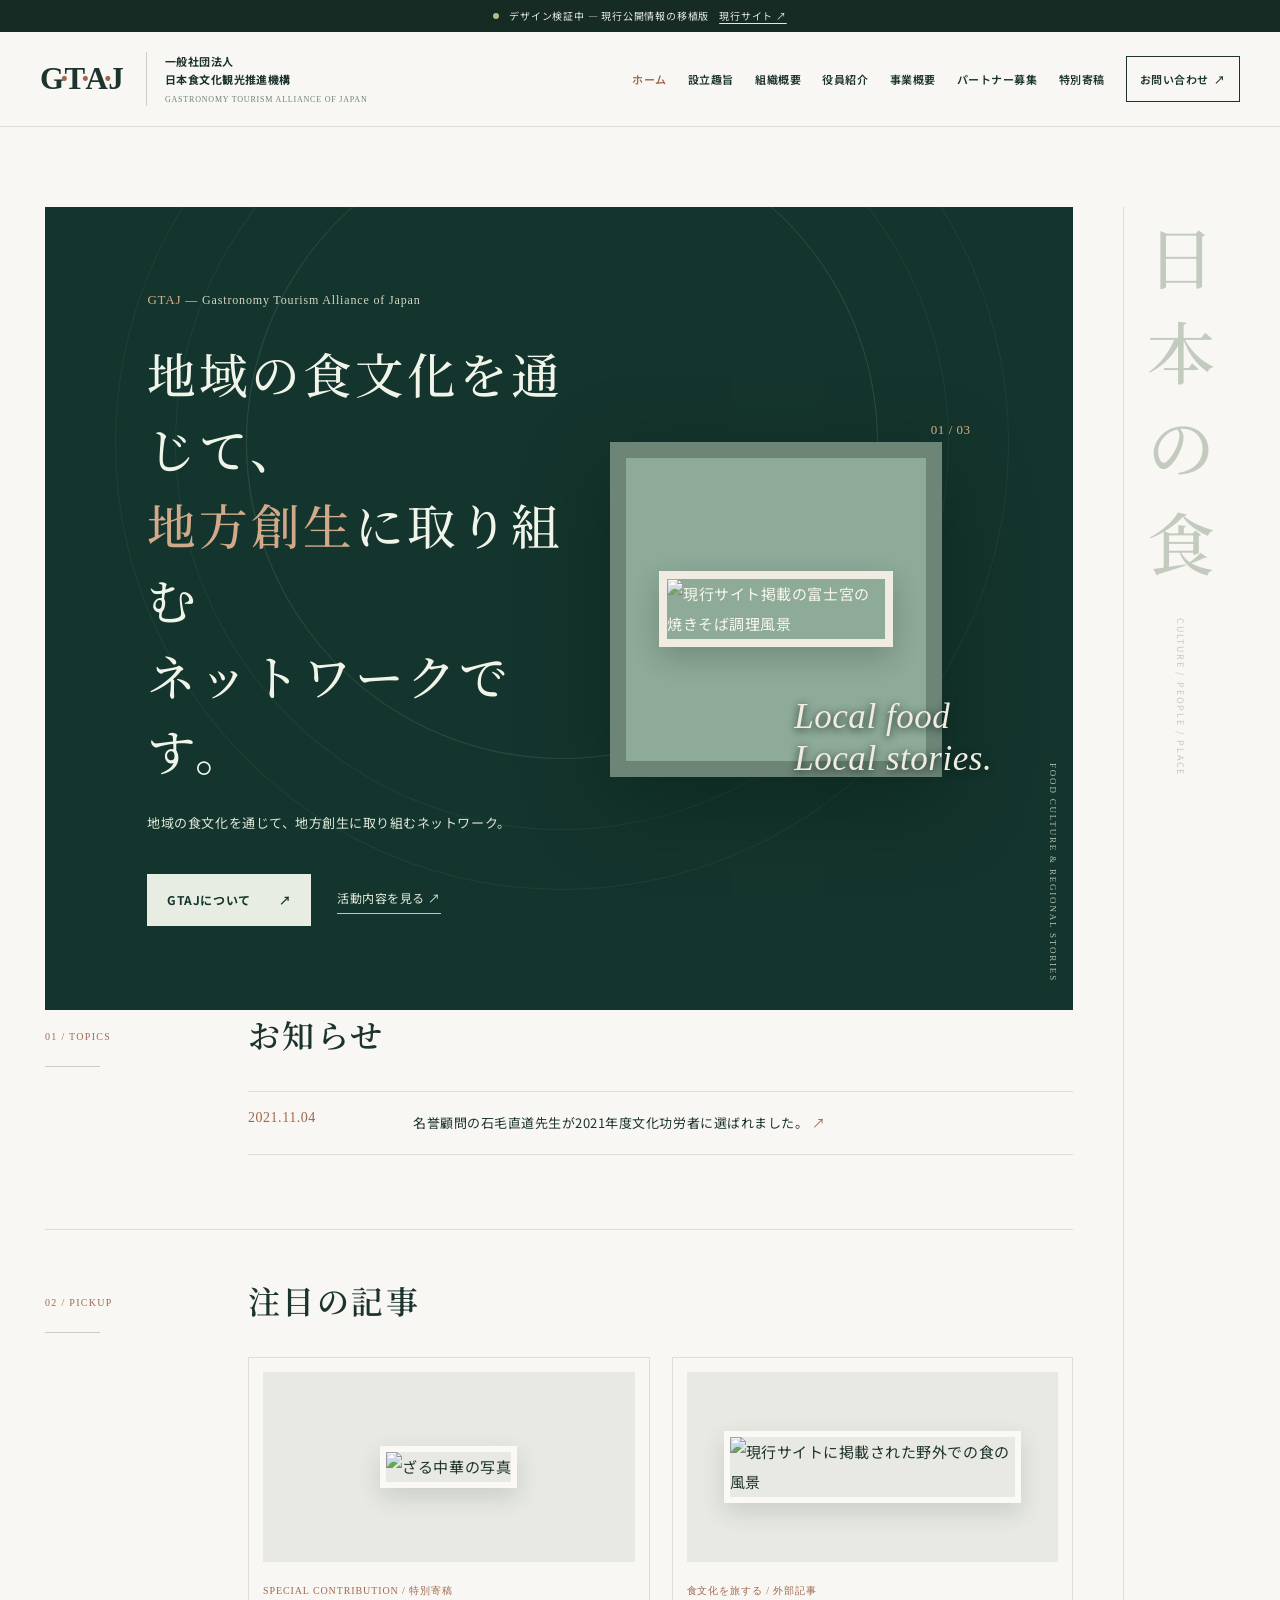
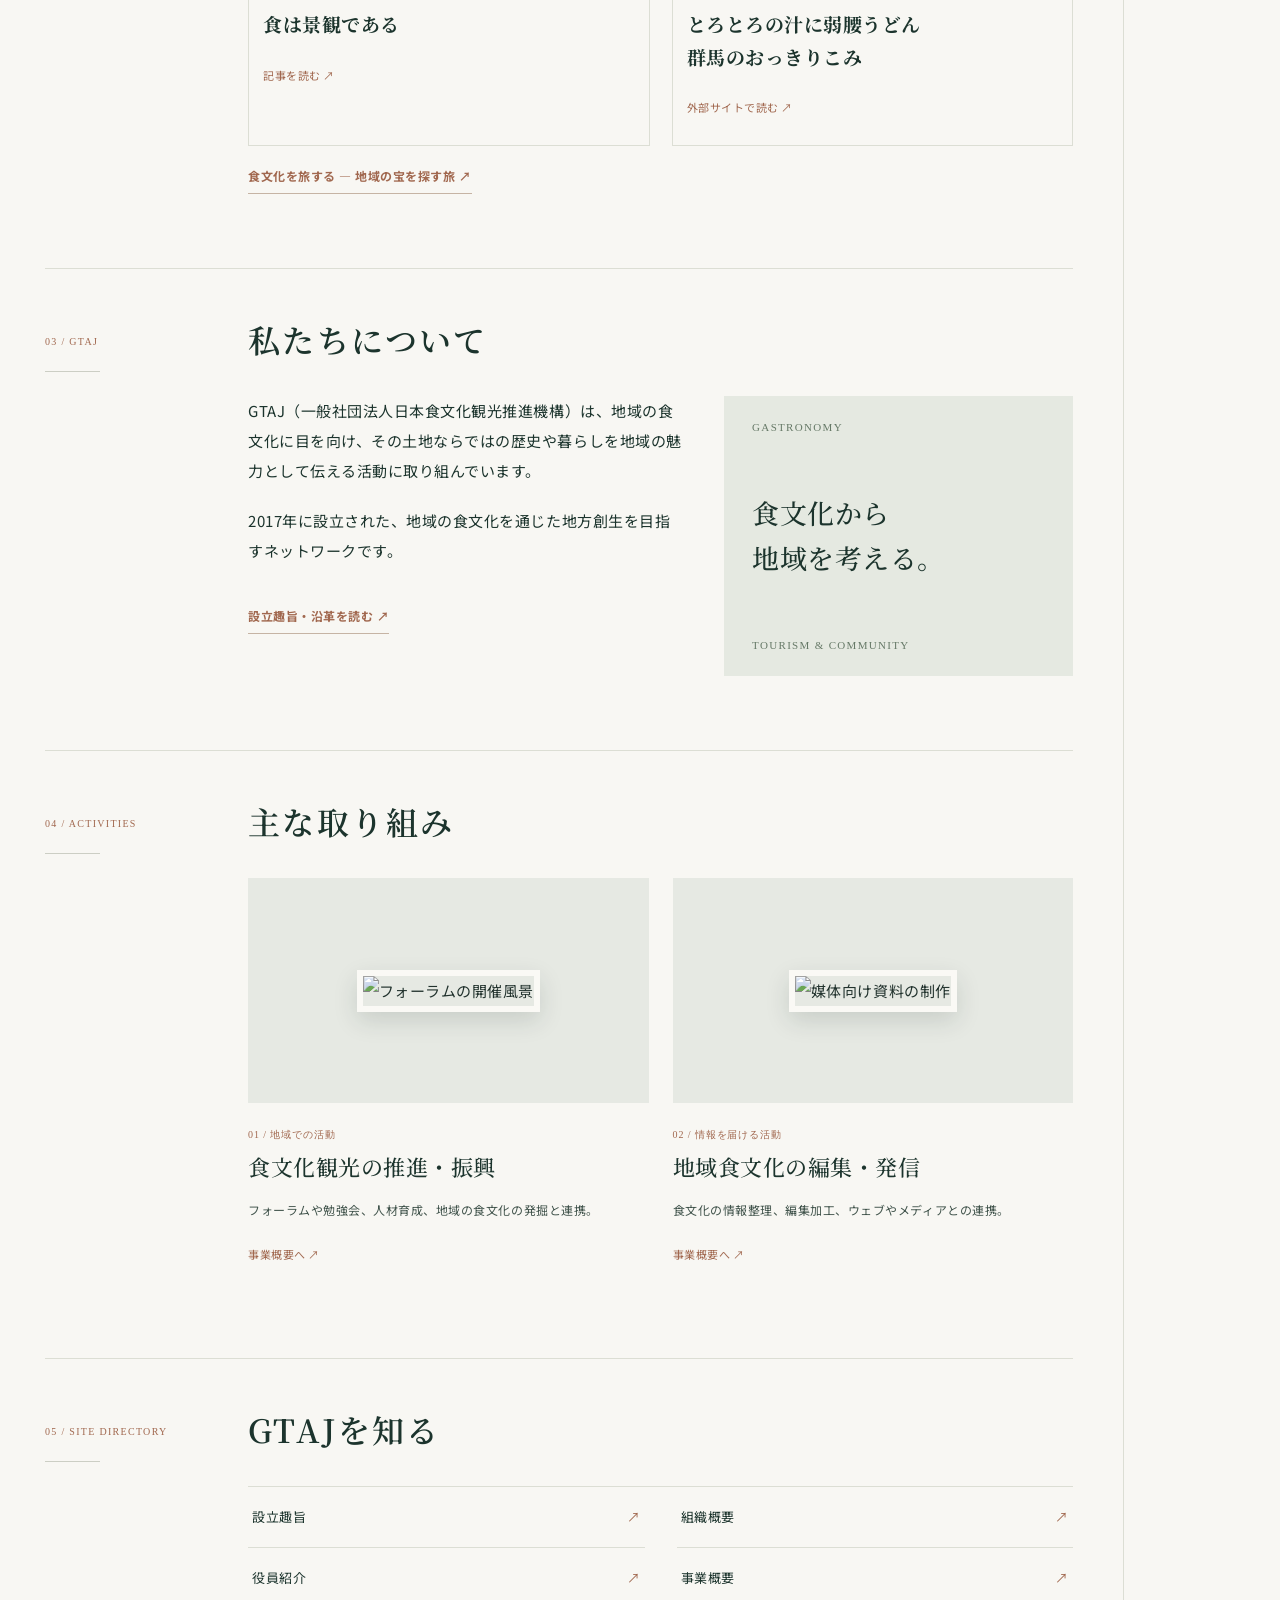
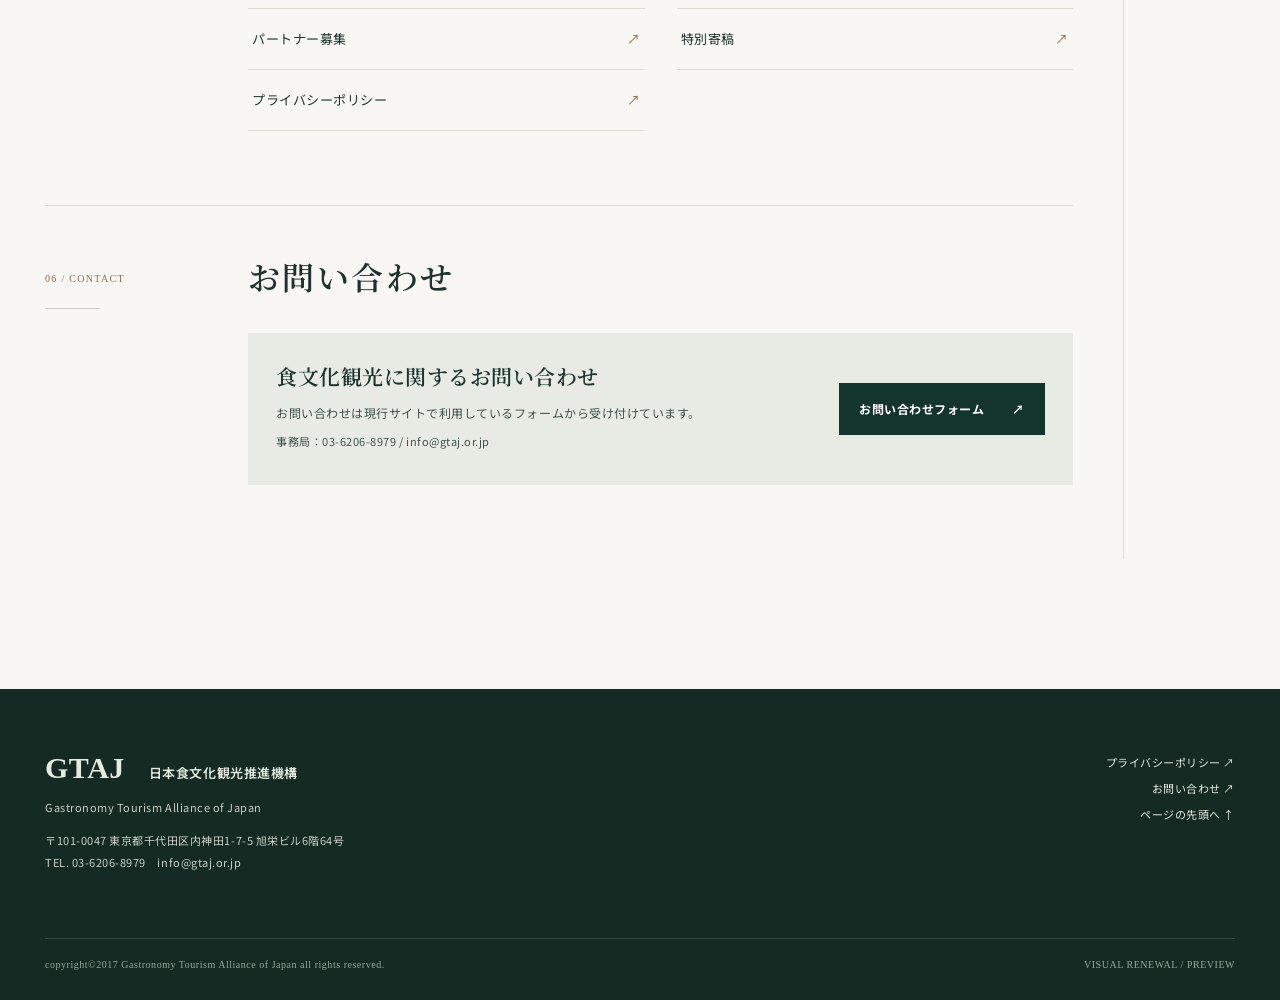
==== index.html @ a8a80cbc "Add complete visual renewal preview of GTAJ website (8 pages)" ====
<!doctype html>
<html lang="ja"><head><meta charset="utf-8"><meta name="viewport" content="width=device-width,initial-scale=1"><meta name="robots" content="noindex,nofollow,noarchive"><meta name="theme-color" content="#f8f7f3"><meta name="description" content="一般社団法人日本食文化観光推進機構 GTAJ。現行公開情報を引き継いだデザイン検証サイト。"><title>地域の食文化を通じて、地方創生へ。 | GTAJ — リニューアルプレビュー</title><link rel="stylesheet" href="style.css"></head>
<body id="top">
<div class="preview"><span class="preview-dot"></span> デザイン検証中 — 現行公開情報の移植版 <a href="https://gtaj.or.jp/index.html" target="_blank" rel="noopener noreferrer">現行サイト ↗</a></div>
<header class="site-header"><div class="header-shell"><a href="index.html" class="identity" aria-label="GTAJトップページ"><span class="identity-mark">G<span>·</span>T<span>·</span>A<span>·</span>J</span><span class="identity-text">一般社団法人<br>日本食文化観光推進機構<small>GASTRONOMY TOURISM ALLIANCE OF JAPAN</small></span></a><button class="menu-toggle" type="button" aria-expanded="false" aria-controls="main-nav"><span></span><span></span><span class="sr-only">メニューを開く</span></button><nav id="main-nav" class="nav"><a href="index.html" class="active" aria-current="page">ホーム</a><a href="concept.html">設立趣旨</a><a href="company.html">組織概要</a><a href="recruit.html">役員紹介</a><a href="service.html">事業概要</a><a href="newpage2.html">パートナー募集</a><a href="newpage1.html">特別寄稿</a><a class="nav-contact" href="https://docs.google.com/forms/d/e/1FAIpQLSfWqBHjZ6a6FR_ZOVve25w_uccH8eIHk7A2lXmvJxSGI389pg/viewform" target="_blank" rel="noopener noreferrer">お問い合わせ <span>↗</span></a></nav></div></header>
<main><div class="body-shell home-shell"><div class="main-col "><div class="homepage-hero"><div class="home-text"><div class="mini-label"><span>GTAJ</span> — Gastronomy Tourism Alliance of Japan</div><h1>地域の食文化を通じて、<br><em>地方創生</em>に取り組む<br>ネットワークです。</h1><p>地域の食文化を通じて、地方創生に取り組むネットワーク。</p><div class="hero-links"><a href="concept.html" class="primary-link">GTAJについて <span>↗</span></a><a href="service.html" class="under-link">活動内容を見る ↗</a></div></div><div class="hero-visual"><div class="hero-visual-frame"><img src="https://gtaj.or.jp/hujinomiyayakisoba.jpg" alt="現行サイト掲載の富士宮の焼きそば調理風景" class="hero-img"></div><div class="hero-visual-label">Local food<br>Local stories.</div><div class="hero-number">01 / 03</div></div><div class="hero-side-caption">FOOD CULTURE &amp; REGIONAL STORIES</div></div><div class="home-content"><section class="content-section "><div class="section-marker"><span>01 / TOPICS</span><i></i></div><div class="section-main"><h2>お知らせ</h2><div class="news-line"><time datetime="2021-11-04">2021.11.04</time><a href="https://www.mext.go.jp/b_menu/houdou/2021/attach/1422025_00002.htm" target="_blank" rel="noopener noreferrer">名誉顧問の石毛直道先生が2021年度文化功労者に選ばれました。 <span>↗</span></a></div></div></section><section class="content-section "><div class="section-marker"><span>02 / PICKUP</span><i></i></div><div class="section-main"><h2>注目の記事</h2><div class="pickup-grid"><a class="pickup-card" href="newpage1.html"><figure class="photo "><img src="https://gtaj.or.jp/zaruchuka2.jpg" alt="ざる中華の写真" loading="lazy" referrerpolicy="no-referrer"></figure><span class="card-num">SPECIAL CONTRIBUTION / 特別寄稿</span><h3>食は景観である</h3><span class="card-go">記事を読む ↗</span></a><a class="pickup-card" href="https://www.gastronomy.town/5132/" target="_blank" rel="noopener noreferrer"><figure class="photo "><img src="https://gtaj.or.jp/kitamiyakiniku2.jpg" alt="現行サイトに掲載された野外での食の風景" loading="lazy" referrerpolicy="no-referrer"></figure><span class="card-num">食文化を旅する / 外部記事</span><h3>とろとろの汁に弱腰うどん<br>群馬のおっきりこみ</h3><span class="card-go">外部サイトで読む ↗</span></a></div><a href="https://www.gastronomy.town/" class="text-link" target="_blank" rel="noopener noreferrer">食文化を旅する — 地域の宝を探す旅 ↗</a></div></section><section class="content-section "><div class="section-marker"><span>03 / GTAJ</span><i></i></div><div class="section-main"><h2>私たちについて</h2><div class="two-col"><div><p>GTAJ（一般社団法人日本食文化観光推進機構）は、地域の食文化に目を向け、その土地ならではの歴史や暮らしを地域の魅力として伝える活動に取り組んでいます。</p><p>2017年に設立された、地域の食文化を通じた地方創生を目指すネットワークです。</p><a href="concept.html" class="text-link">設立趣旨・沿革を読む ↗</a></div><div class="about-stamp"><span>GASTRONOMY</span><strong>食文化から<br>地域を考える。</strong><span>TOURISM &amp; COMMUNITY</span></div></div></div></section><section class="content-section "><div class="section-marker"><span>04 / ACTIVITIES</span><i></i></div><div class="section-main"><h2>主な取り組み</h2><div class="work-grid"><a class="work-card" href="service.html"><div class="work-photo"><figure class="photo "><img src="https://gtaj.or.jp/forum_photo.jpg" alt="フォーラムの開催風景" loading="lazy" referrerpolicy="no-referrer"></figure></div><span class="card-num">01 / 地域での活動</span><h3>食文化観光の推進・振興</h3><p>フォーラムや勉強会、人材育成、地域の食文化の発掘と連携。</p><span class="card-go">事業概要へ ↗</span></a><a class="work-card" href="service.html"><div class="work-photo"><figure class="photo "><img src="https://gtaj.or.jp/mihama_shiryo.jpg" alt="媒体向け資料の制作" loading="lazy" referrerpolicy="no-referrer"></figure></div><span class="card-num">02 / 情報を届ける活動</span><h3>地域食文化の編集・発信</h3><p>食文化の情報整理、編集加工、ウェブやメディアとの連携。</p><span class="card-go">事業概要へ ↗</span></a></div></div></section><section class="content-section "><div class="section-marker"><span>05 / SITE DIRECTORY</span><i></i></div><div class="section-main"><h2>GTAJを知る</h2><div class="directory"><a href="concept.html"><span>設立趣旨</span><b>↗</b></a><a href="company.html"><span>組織概要</span><b>↗</b></a><a href="recruit.html"><span>役員紹介</span><b>↗</b></a><a href="service.html"><span>事業概要</span><b>↗</b></a><a href="newpage2.html"><span>パートナー募集</span><b>↗</b></a><a href="newpage1.html"><span>特別寄稿</span><b>↗</b></a><a href="privacy.html"><span>プライバシーポリシー</span><b>↗</b></a></div></div></section><section class="content-section "><div class="section-marker"><span>06 / CONTACT</span><i></i></div><div class="section-main"><h2>お問い合わせ</h2><div class="contact-card"><div><h3>食文化観光に関するお問い合わせ</h3><p>お問い合わせは現行サイトで利用しているフォームから受け付けています。</p><p class="contact-mini">事務局：03-6206-8979 / info@gtaj.or.jp</p></div><a class="primary-link" href="https://docs.google.com/forms/d/e/1FAIpQLSfWqBHjZ6a6FR_ZOVve25w_uccH8eIHk7A2lXmvJxSGI389pg/viewform" target="_blank" rel="noopener noreferrer">お問い合わせフォーム <span>↗</span></a></div></div></section></div></div><aside class="side-col" aria-hidden="true"><div class="rail-number">日<br>本<br>の<br>食</div><span class="rail-caption">CULTURE / PEOPLE / PLACE</span></aside></div></main>
<footer class="footer"><div class="footer-inner"><div class="footer-identity"><div class="footer-title">GTAJ <span>日本食文化観光推進機構</span></div><p>Gastronomy Tourism Alliance of Japan</p><p>〒101-0047 東京都千代田区内神田1-7-5 旭栄ビル6階64号<br>TEL. <a href="tel:0362068979">03-6206-8979</a>　<a href="mailto:info@gtaj.or.jp">info@gtaj.or.jp</a></p></div><div class="footer-nav"><a href="privacy.html">プライバシーポリシー ↗</a><a href="https://docs.google.com/forms/d/e/1FAIpQLSfWqBHjZ6a6FR_ZOVve25w_uccH8eIHk7A2lXmvJxSGI389pg/viewform" target="_blank" rel="noopener noreferrer">お問い合わせ ↗</a><a href="#top">ページの先頭へ ↑</a></div></div><div class="copyright">copyright©2017 Gastronomy Tourism Alliance of Japan all rights reserved. <span>VISUAL RENEWAL / PREVIEW</span></div></footer><script src="script.js" defer></script></body></html>
---- style.css ----
@import url('https://fonts.googleapis.com/css2?family=Noto+Sans+JP:wght@400;500;600;700&family=Noto+Serif+JP:wght@400;500;600;700&display=swap');
:root{--paper:#f8f7f3;--panel:#f0f0e9;--ink:#1c342d;--ink2:#40534b;--muted:#718078;--line:#dcded4;--accent:#a1684f;--gold:#c3ad83;--dark:#14352d;--serif:"Noto Serif JP", "Yu Mincho",serif;--sans:"Noto Sans JP", "Hiragino Kaku Gothic ProN",sans-serif}
*{box-sizing:border-box}html{scroll-behavior:smooth}body{margin:0;background:var(--paper);color:var(--ink);font-family:var(--sans);font-size:15px;line-height:2;letter-spacing:.035em}a{color:inherit;text-decoration:none}button{font:inherit}a:focus-visible,button:focus-visible{outline:3px solid var(--accent);outline-offset:3px}img{max-width:100%;height:auto}::selection{background:#c8d6ca}.sr-only{position:absolute;width:1px;height:1px;overflow:hidden;clip:rect(0,0,0,0);white-space:nowrap}.preview{height:32px;display:flex;align-items:center;justify-content:center;gap:10px;background:#172b25;color:#e4e8e2;font-size:10px;letter-spacing:.08em}.preview a{text-decoration:underline;text-underline-offset:3px}.preview-dot{height:6px;width:6px;border-radius:100%;background:#b7bc89}.site-header{position:sticky;top:0;z-index:30;background:rgba(248,247,243,.95);backdrop-filter:blur(16px);border-bottom:1px solid var(--line)}.header-shell{width:min(1420px,calc(100% - 80px));margin:auto;min-height:94px;display:flex;justify-content:space-between;align-items:center;gap:35px}.identity{display:flex;align-items:center;gap:20px;flex-shrink:0}.identity-mark{font-family:Georgia,serif;font-size:31px;font-weight:700;letter-spacing:-.12em;padding-right:6px}.identity-mark span{color:var(--accent)}.identity-text{display:block;border-left:1px solid #ccd2c6;padding-left:18px;font-size:11px;line-height:1.65;font-weight:700;letter-spacing:.04em}.identity-text small{display:block;font-family:Georgia,serif;font-size:8px;letter-spacing:.10em;color:var(--muted);font-weight:400;margin-top:5px;white-space:nowrap}.nav{display:flex;justify-content:flex-end;align-items:center;gap:clamp(11px,1.65vw,26px)}.nav>a{font-size:11px;font-weight:600;white-space:nowrap;transition:color .2s}.nav>a:hover,.nav>.active{color:var(--accent)}.nav-contact{border:1px solid var(--ink);padding:11px 13px}.nav-contact span{padding-left:3px}.menu-toggle{display:none}
.page-head{background:#ecede7;border-bottom:1px solid var(--line);position:relative;overflow:hidden}.page-head:after{content:"";position:absolute;width:400px;height:400px;border:1px solid #b6c4b1;border-radius:50%;right:-90px;bottom:-240px;box-shadow:0 0 0 68px #ecede7,0 0 0 69px #c5d1c3,0 0 0 130px #ecede7,0 0 0 131px #d0d9c9;opacity:.6}.page-head-shell{max-width:1220px;margin:auto;padding:105px 60px 88px;position:relative;z-index:2}.eyebrow,.section-marker{font-family:Georgia,serif;font-size:12px;letter-spacing:.13em;color:var(--accent)}.eyebrow .dash{display:inline-block;width:24px;border-bottom:1px solid var(--accent);vertical-align:middle;margin-right:10px}.page-head h1{font-family:var(--serif);font-weight:500;letter-spacing:.12em;font-size:clamp(35px,4vw,60px);line-height:1.4;margin:17px 0 22px}.page-lead{font-size:14px;color:var(--ink2);margin:0}.page-serial{font-size:9px;color:var(--muted);position:absolute;right:60px;bottom:20px;letter-spacing:.14em}.body-shell{max-width:1340px;display:grid;grid-template-columns:minmax(0,1fr) 112px;margin:auto;padding:80px 45px 130px;gap:50px}.main-col{min-width:0}.side-col{border-left:1px solid var(--line);position:relative;color:#c3cbbf;display:flex;flex-direction:column;align-items:center;gap:30px}.rail-number{font-size:68px;font-family:var(--serif);font-weight:500;line-height:1.4;letter-spacing:-.05em}.rail-caption{writing-mode:vertical-rl;font-size:9px;letter-spacing:.2em}.content-section{display:grid;grid-template-columns:160px minmax(0,1fr);gap:43px;padding:46px 0 70px;border-bottom:1px solid var(--line)}.content-section:first-child{padding-top:0}.content-section:last-child{border:0}.section-marker{font-size:10px;padding-top:17px;white-space:nowrap;display:flex;flex-direction:column;gap:19px}.section-marker i{height:1px;background:#cccec4;width:55px}.section-main h2{font-family:var(--serif);font-size:clamp(24px,2.5vw,37px);font-weight:600;letter-spacing:.075em;margin:0 0 33px;line-height:1.5}.section-main>p,.section-main>div>p{line-height:2.4}.section-main p{margin:0 0 1.35em}.section-main ul{padding-left:1.3em}.section-main li{margin:0 0 .6em}.old-ref,.text-link{display:inline-block;color:var(--accent);font-size:12px;font-weight:700;padding-bottom:5px;border-bottom:1px solid #c6b4a4;margin-top:18px}.two-col{display:grid;grid-template-columns:1fr 0.8fr;gap:40px}.about-stamp{background:#e5e9e1;display:flex;flex-direction:column;justify-content:space-between;min-height:280px;padding:25px 28px}.about-stamp>span{font:11px Georgia,serif;letter-spacing:.12em;color:#667967}.about-stamp strong{font:500 27px/1.65 var(--serif)}.timeline{border-top:1px solid var(--line)}.timeline>div{display:grid;grid-template-columns:150px 1fr;border-bottom:1px solid var(--line);gap:20px;padding:24px 0}.timeline time{font:26px Georgia,serif;color:var(--accent)}.timeline time span{font:12px var(--sans);margin-left:9px;color:var(--ink2)}.timeline p{margin:0!important}.facts{margin:0}.facts>div{display:grid;grid-template-columns:135px 1fr;gap:15px;border-bottom:1px solid var(--line);padding:18px 0}.facts dt{color:var(--muted);font-size:12px}.facts dd{margin:0}.facts dd small{display:block;font-size:11px;color:var(--muted)}.board-row{display:grid;grid-template-columns:135px 1fr;gap:15px;border-bottom:1px solid var(--line);padding:14px 0}.board-role{font-size:12px;color:var(--muted)}.board-names{display:flex;flex-wrap:wrap;gap:7px 26px}.board-names>span{min-width:100px}.footnote{font-size:11px;color:var(--muted);margin-top:22px!important}.profile{display:grid;grid-template-columns:52px 1fr;border-bottom:1px solid var(--line);padding:28px 0 34px;gap:20px}.profile:first-child{padding-top:0}.profile-count{font:19px Georgia,serif;color:var(--accent)}.role-label{font-size:11px;color:var(--accent);letter-spacing:.1em}.profile h3{font-family:var(--serif);font-size:25px;font-weight:600;margin:2px 0 0}.profile-position{color:var(--ink2);font-size:12px;margin:0 0 14px!important}.bio{font-size:13px;line-height:2.15!important;color:#4c6155}.work-grid{display:grid;grid-template-columns:repeat(2,minmax(0,1fr));gap:24px}.work-card{display:block;padding:0 0 16px}.work-photo .photo{margin:0 0 25px;overflow:hidden;position:relative;aspect-ratio:16/9;background:#e6e9e3;display:flex;align-items:center;justify-content:center}.work-photo .photo img{width:auto;height:auto;max-width:84%;max-height:78%;object-fit:contain;filter:saturate(.7);border:6px solid #faf9f4;box-shadow:0 9px 24px #102b2024;transition:transform .4s}.work-card:hover img{transform:scale(1.03)}.card-num{display:block;font:10px Georgia,serif;letter-spacing:.09em;color:var(--accent)}.work-card h3{font-family:var(--serif);font-size:22px;font-weight:500;line-height:1.65;margin:7px 0 12px}.work-card p,.work-card li{font-size:12px;color:var(--ink2);line-height:2}.work-card ul{margin:14px 0}.number-list>div{display:grid;grid-template-columns:52px 1fr;gap:20px;padding:16px 0;border-bottom:1px solid var(--line)}.number-list span{font:17px Georgia,serif;color:var(--accent)}.number-list p{margin:0!important}.partner-grid{display:grid;grid-template-columns:repeat(3,minmax(0,1fr));gap:14px}.partner-card{background:#f0f0e9;border:1px solid var(--line);padding:24px 21px}.partner-card h3{font:600 19px/1.6 var(--serif);margin:10px 0 15px}.partner-card dl{margin:0}.partner-card dt{font-size:10px;color:var(--accent);margin-top:15px;font-weight:700}.partner-card dd{font-size:12px;margin:3px 0 0;line-height:1.9}.placeholder{padding:20px;background:#e9ebe4;display:flex;gap:17px;align-items:center;flex-wrap:wrap;margin:22px 0 28px}.placeholder span{font-size:13px}.placeholder strong{color:var(--accent);font-size:11px;border:1px solid #c8aea1;padding:2px 10px}.placeholder p{margin:0!important;font-size:11px;color:var(--muted);width:100%}.essay-preamble{padding:15px 0 28px;border-bottom:1px solid var(--line);margin-bottom:38px}.essay-preamble>span{font-size:12px;color:var(--accent)}.essay-preamble h2{font-size:43px;margin:10px 0!important}.essay-preamble p{font-size:12px;color:var(--muted)}.essay-body{max-width:750px}.essay-body>p{font-family:var(--serif);font-size:15px;line-height:2.35;margin-bottom:1.8em}.essay-body>.essay-emphasis{font-size:22px;font-weight:600;text-align:center;padding:15px 0}.photo{margin:0}.essay-photo{float:right;width:36%;max-width:250px;margin:15px 0 25px 32px;background:#e6e8e0}.essay-photo img{display:block;width:100%;object-fit:contain}.essay-photo figcaption{font-size:10px;color:var(--muted);margin-top:5px}.article-col .content-section{grid-template-columns:150px minmax(0,1fr)}
/* home */.homepage-hero{background:var(--dark);color:#f1f4e9;margin:0;position:relative;min-height:610px;display:grid;grid-template-columns:1.08fr .92fr;gap:40px;overflow:hidden;padding:80px clamp(48px,8vw,130px) 84px;align-items:center}.homepage-hero:before{content:"";position:absolute;width:630px;height:630px;border:1px solid #72918140;border-radius:50%;right:19%;top:-80px;box-shadow:0 0 0 70px var(--dark),0 0 0 71px #62867226,0 0 0 130px var(--dark),0 0 0 131px #62867225}.home-text{z-index:2}.mini-label{font-family:Georgia,serif;color:#d3d6c3;font-size:12px;letter-spacing:.07em}.mini-label span{color:#d7af87;font-size:13px}.homepage-hero h1{font:500 clamp(34px,3.8vw,61px)/1.55 var(--serif);letter-spacing:.06em;margin:23px 0 22px}.homepage-hero h1 em{font-style:normal;color:#d2aa8a}.homepage-hero p{font-size:13px;color:#dce6d9}.hero-links{display:flex;gap:26px;align-items:center;flex-wrap:wrap;margin-top:38px}.primary-link{background:#e8ede3;color:var(--dark);padding:14px 20px;display:inline-flex;gap:28px;align-items:center;justify-content:space-between;font-size:12px;font-weight:700;transition:background .2s}.primary-link:hover{background:white}.under-link{font-size:12px;border-bottom:1px solid #bbcab9;padding-bottom:3px;color:#e5ecde}.hero-visual{height:370px;z-index:1;position:relative;max-width:560px;align-self:center}.hero-visual-frame{background:#8eaa99;position:absolute;inset:20px 8% 15px 0;display:grid;place-items:center;overflow:hidden;border:16px solid #6c8577;box-shadow:0 25px 80px #071b1677}.hero-img{width:min(78%,290px);height:auto;max-height:84%;object-fit:contain;image-rendering:auto;filter:grayscale(.1) sepia(.13) saturate(.7);box-shadow:0 10px 30px #17322745;border:8px solid #ece9e0;opacity:.97}.hero-visual-label{position:absolute;right:-6%;bottom:12px;font:italic 35px/1.2 Georgia,serif;color:#f1ebe0;text-shadow:0 2px 8px #10271f}.hero-number{position:absolute;top:0;right:0;font:13px Georgia,serif;color:#d2ae89}.hero-side-caption{position:absolute;right:15px;bottom:28px;font:9px Georgia,serif;writing-mode:vertical-rl;letter-spacing:.2em;color:#adc0b2}.home-shell{padding-top:80px}.home-content .content-section{padding-bottom:74px}.home-content .content-section:first-child{padding-top:0}.news-line{display:grid;grid-template-columns:150px 1fr;border-top:1px solid var(--line);border-bottom:1px solid var(--line);align-items:start;gap:15px;padding:18px 0}.news-line time{font:14px Georgia,serif;color:var(--accent)}.news-line a{font-size:13px}.news-line a span{color:var(--accent)}.pickup-grid{display:grid;grid-template-columns:repeat(2,minmax(0,1fr));gap:22px}.pickup-card{border:1px solid var(--line);padding:14px 14px 24px;transition:border-color .2s}.pickup-card:hover{border-color:var(--accent)}.pickup-card .photo{height:190px;background:#e7e9e2;display:flex;justify-content:center;align-items:center;overflow:hidden;margin-bottom:22px}.pickup-card .photo img{width:auto;height:auto;max-width:80%;max-height:82%;object-fit:contain;filter:saturate(.8);border:6px solid #faf9f4;box-shadow:0 9px 24px #102b2024}.pickup-card h3{font-family:var(--serif);font-size:19px;line-height:1.7;margin:10px 0 18px}.card-go{font-size:11px;color:var(--accent)}.directory{display:grid;grid-template-columns:1fr 1fr;gap:0 32px;border-top:1px solid var(--line)}.directory>a{padding:17px 4px;border-bottom:1px solid var(--line);display:flex;justify-content:space-between;align-items:center;font-size:13px}.directory b{color:var(--accent);font-weight:400}.contact-card{background:#e7ebe4;padding:28px 28px;display:flex;gap:24px;justify-content:space-between;align-items:center}.contact-card h3{font:600 21px var(--serif);margin:0 0 10px}.contact-card p{font-size:12px;color:var(--ink2);margin:0 0 5px}.contact-card .primary-link{background:var(--dark);color:#fff;white-space:nowrap}.contact-mini{font-size:11px!important}
.footer{background:#142a23;color:#e4ebe1}.footer-inner{width:min(1300px,calc(100% - 90px));margin:auto;padding:62px 0 54px;display:flex;justify-content:space-between;gap:50px}.footer-title{font:700 30px Georgia,serif}.footer-title span{font:600 13px var(--sans);margin-left:16px}.footer-identity p{font-size:11px;line-height:2;color:#c7d0c7}.footer-nav{display:flex;flex-direction:column;align-items:flex-end;gap:4px;font-size:11px}.copyright{border-top:1px solid #ffffff25;width:min(1300px,calc(100% - 90px));margin:auto;padding:20px 0 30px;font:10px Georgia,serif;color:#95ab9b;display:flex;justify-content:space-between;gap:20px}
@media(max-width:1200px){.header-shell{width:calc(100% - 48px);min-height:82px}.identity-mark{font-size:27px}.identity-text{font-size:10px}.nav{gap:11px}.nav>a{font-size:10px}.body-shell{grid-template-columns:minmax(0,1fr) 60px;gap:30px}.rail-number{font-size:50px}.page-head-shell{padding-left:42px}}
@media(max-width:950px){.menu-toggle{display:flex;width:44px;height:40px;border:0;background:transparent;flex-direction:column;justify-content:center;gap:7px;cursor:pointer;z-index:2}.menu-toggle>span:not(.sr-only){display:block;height:1px;background:var(--ink);width:28px;transition:transform .2s}.nav{display:none;position:absolute;top:100%;left:0;right:0;background:var(--paper);padding:22px 6vw 35px;box-shadow:0 16px 22px #12241b18;flex-direction:column;align-items:stretch;gap:0;max-height:calc(100vh - 110px);overflow:auto}.nav.open{display:flex}.nav>a{padding:12px 4px;font-size:14px;border-bottom:1px solid var(--line)}.nav-contact{border:1px solid var(--ink)!important;margin-top:15px!important;padding:10px!important}.body-shell{padding:60px 30px 80px;grid-template-columns:minmax(0,1fr)}.side-col{display:none}.content-section,.article-col .content-section{grid-template-columns:125px 1fr;gap:20px}.homepage-hero{padding:65px 7vw;min-height:550px}.hero-visual{height:310px}.hero-visual-label{font-size:27px}.partner-grid{grid-template-columns:1fr}.partner-card{padding:20px}.partner-card dl{display:grid;grid-template-columns:90px 1fr;gap:9px}.partner-card dt{margin:0}.partner-card dd{margin:0}}
@media(max-width:690px){.preview{height:31px;font-size:9px}.header-shell{width:calc(100% - 36px);min-height:73px}.identity{gap:11px}.identity-mark{font-size:24px}.identity-text{font-size:9px;padding-left:10px}.identity-text small{font-size:6px;letter-spacing:.05em}.page-head-shell{padding:65px 24px 62px}.page-head h1{font-size:38px}.page-lead{font-size:12px}.body-shell{padding:43px 19px 72px}.content-section,.article-col .content-section{display:block;padding:28px 0 52px}.section-marker{display:flex;flex-direction:row;align-items:center;padding:0 0 14px;gap:16px}.section-marker i{width:35px}.section-main h2{font-size:27px;margin:0 0 21px}.section-main p{font-size:13px;line-height:2.2}.homepage-hero{grid-template-columns:1fr;padding:54px 24px 74px;gap:21px;min-height:0}.homepage-hero h1{font-size:clamp(31px,8.8vw,48px)}.homepage-hero p{font-size:12px}.hero-visual{height:260px;max-width:330px;margin-left:auto;width:82%}.hero-visual-frame{inset:6px 8% 10px 0}.hero-visual-label{font-size:29px}.hero-side-caption{display:none}.home-shell{padding-top:46px}.news-line{grid-template-columns:1fr;gap:5px}.pickup-grid,.work-grid,.directory,.two-col{grid-template-columns:1fr}.pickup-card .photo{height:160px}.facts>div,.board-row{grid-template-columns:91px 1fr}.profile{grid-template-columns:32px 1fr;gap:13px}.profile h3{font-size:22px}.bio{font-size:12px}.essay-preamble h2{font-size:33px}.essay-body>p{font-size:13px;line-height:2.2}.essay-photo{width:44%;margin-left:18px}.timeline>div{grid-template-columns:92px 1fr;gap:13px}.timeline time{font-size:21px}.timeline time span{display:block;font-size:10px;margin-left:0}.contact-card{display:block;padding:23px 20px}.contact-card .primary-link{margin-top:20px}.footer-inner{width:calc(100% - 42px);display:block;padding:42px 0}.footer-title{font-size:25px}.footer-title span{display:block;margin:10px 0 0;font-size:12px}.footer-nav{align-items:flex-start;margin-top:23px}.copyright{width:calc(100% - 42px);display:block;font-size:10px}.copyright span{display:block;margin-top:8px}}
@media(prefers-reduced-motion:reduce){html{scroll-behavior:auto}*,*:before,*:after{transition:none!important}}
.legacy-masthead{display:flex;align-items:center;gap:24px;border:1px solid var(--line);background:#efeee8;padding:16px;margin-bottom:46px}.legacy-masthead img{max-width:min(65%,580px);max-height:160px;width:auto;height:auto;object-fit:contain}.legacy-masthead small{font-size:10px;line-height:1.7;color:var(--muted)}@media(max-width:690px){.legacy-masthead{flex-direction:column;align-items:flex-start}.legacy-masthead img{max-width:100%;max-height:150px}}
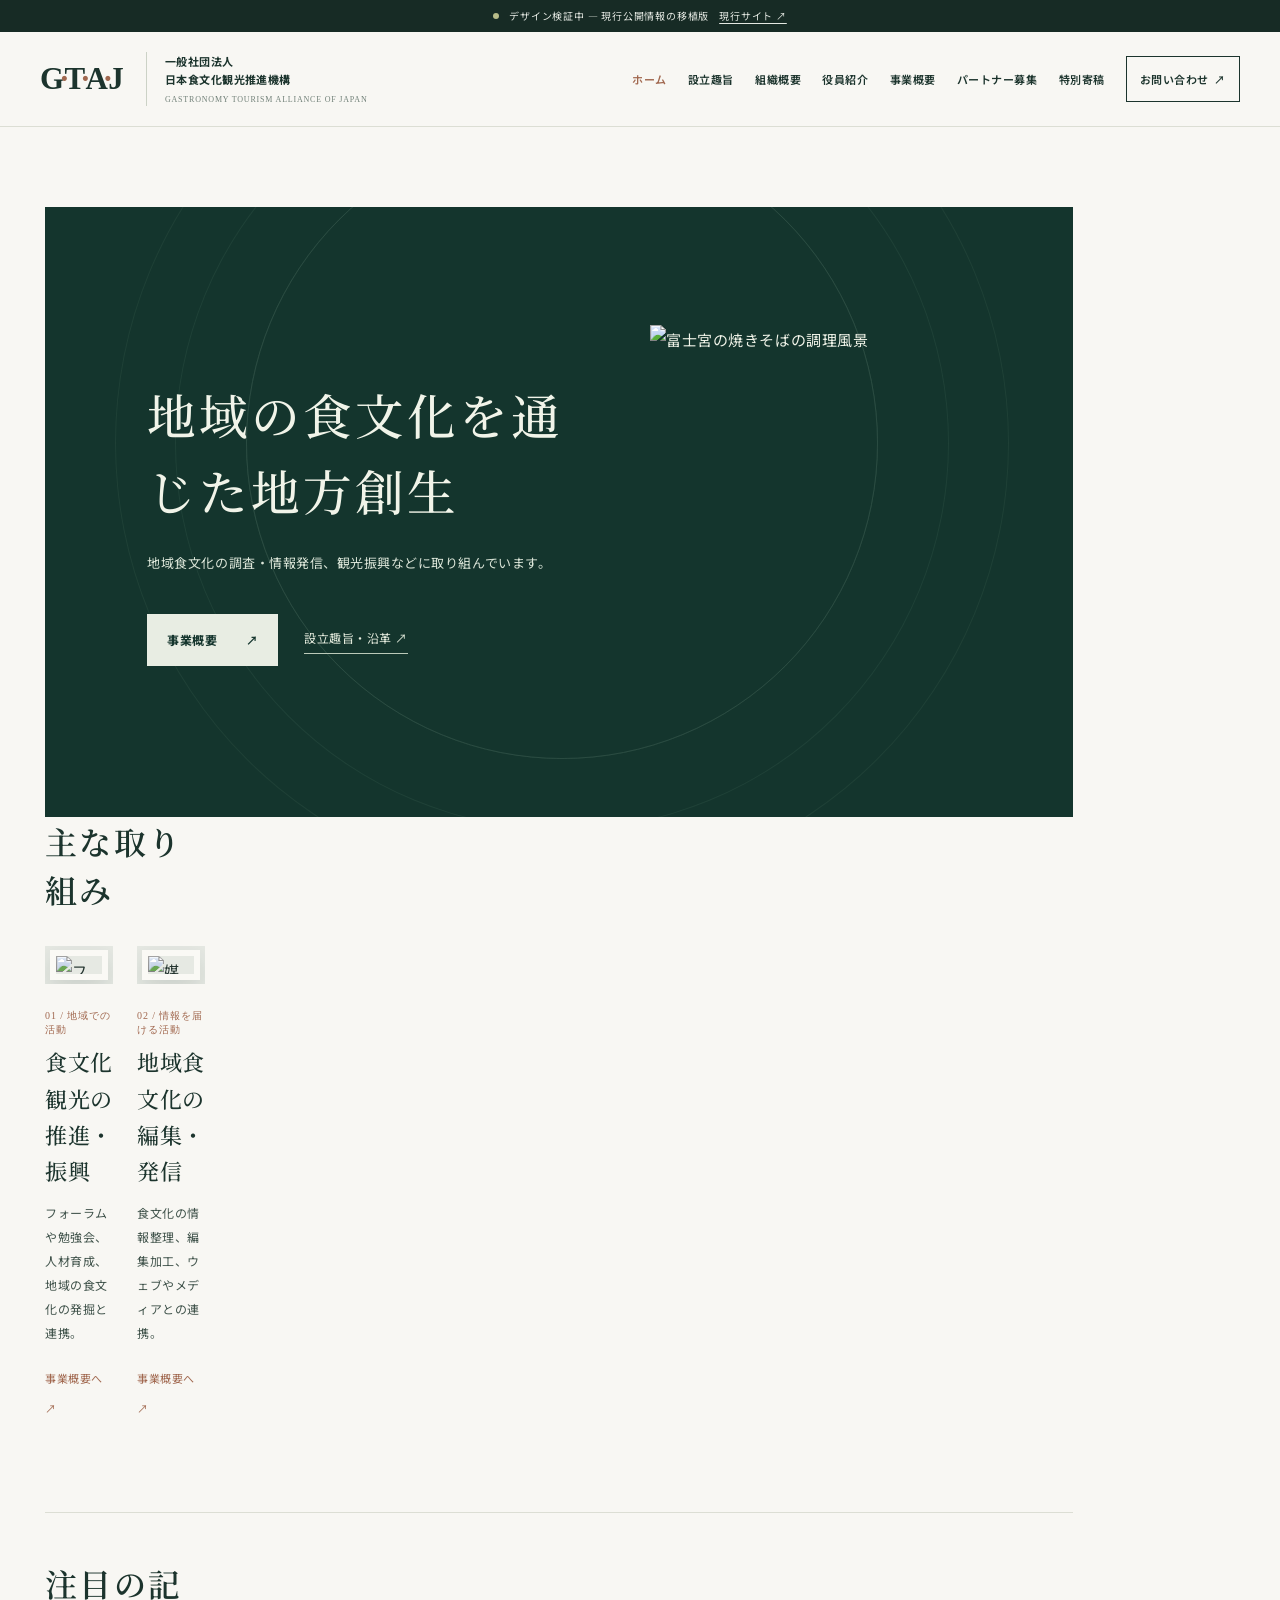
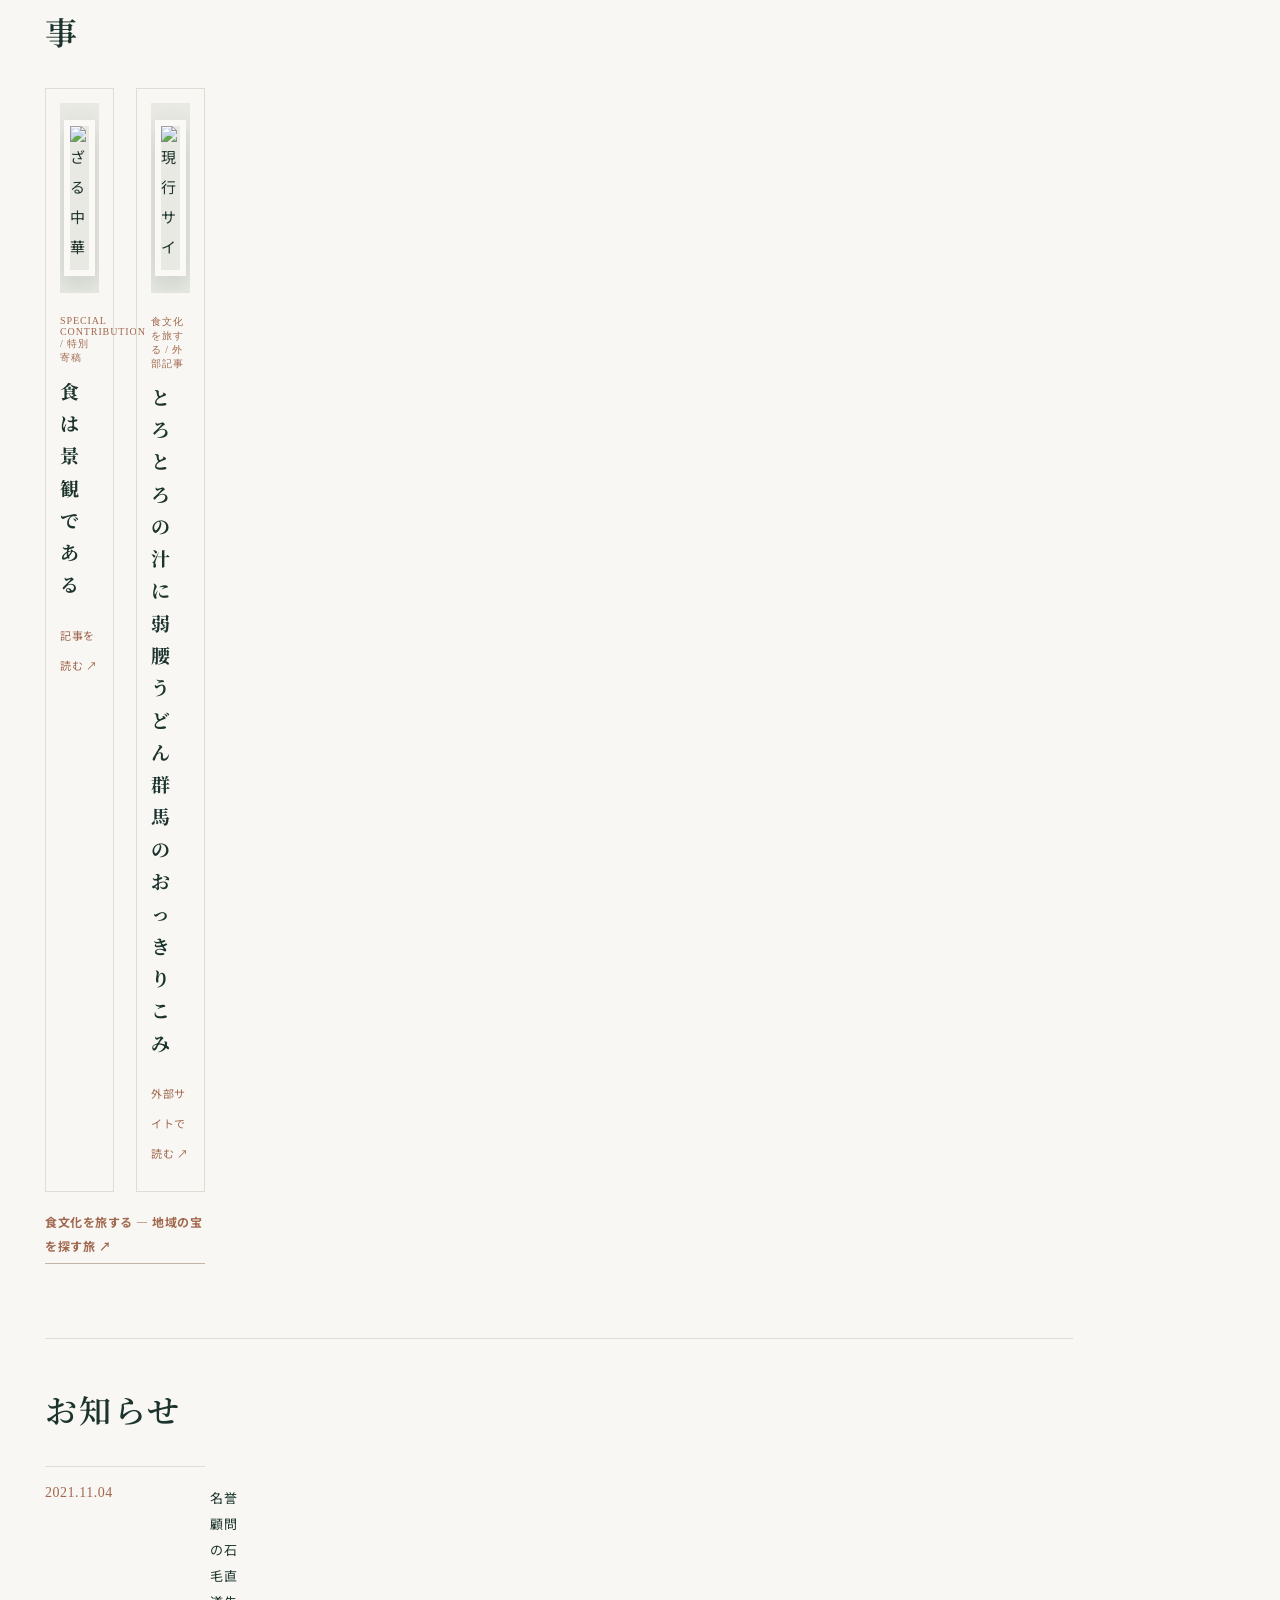
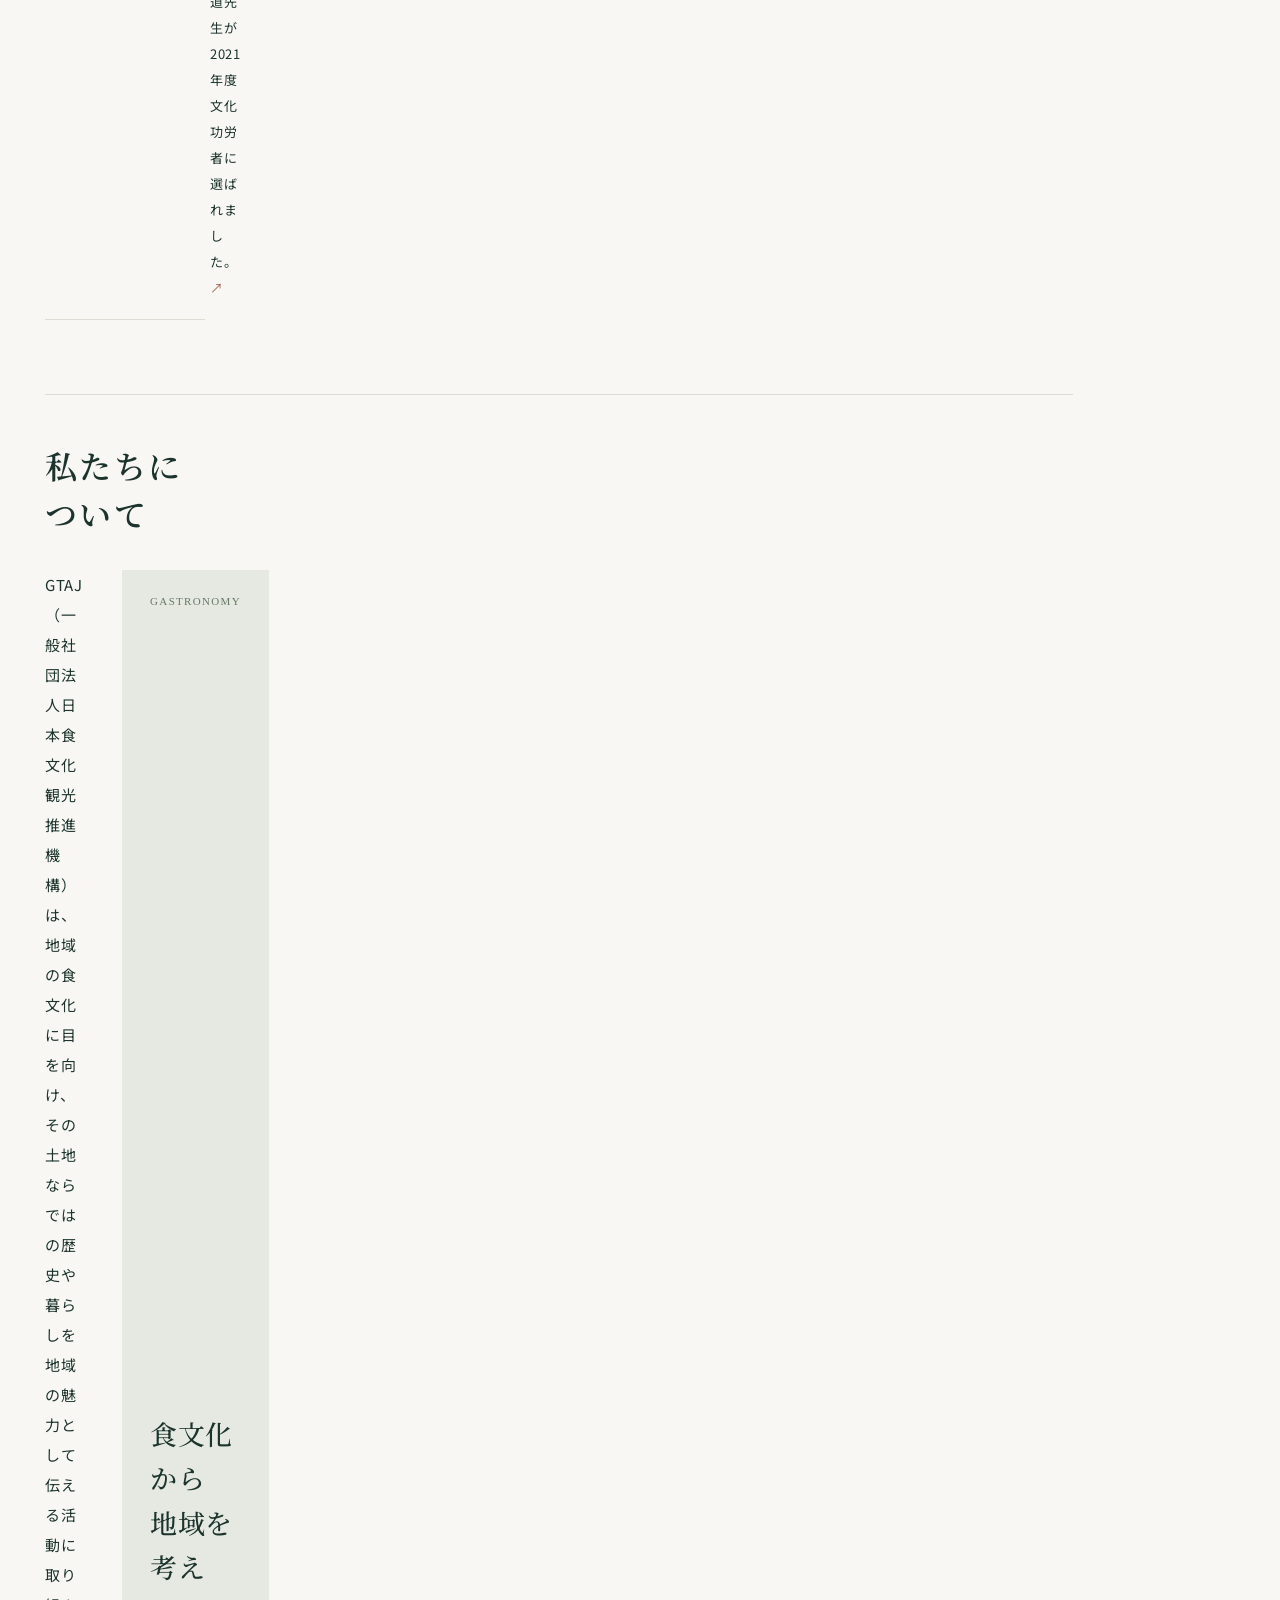
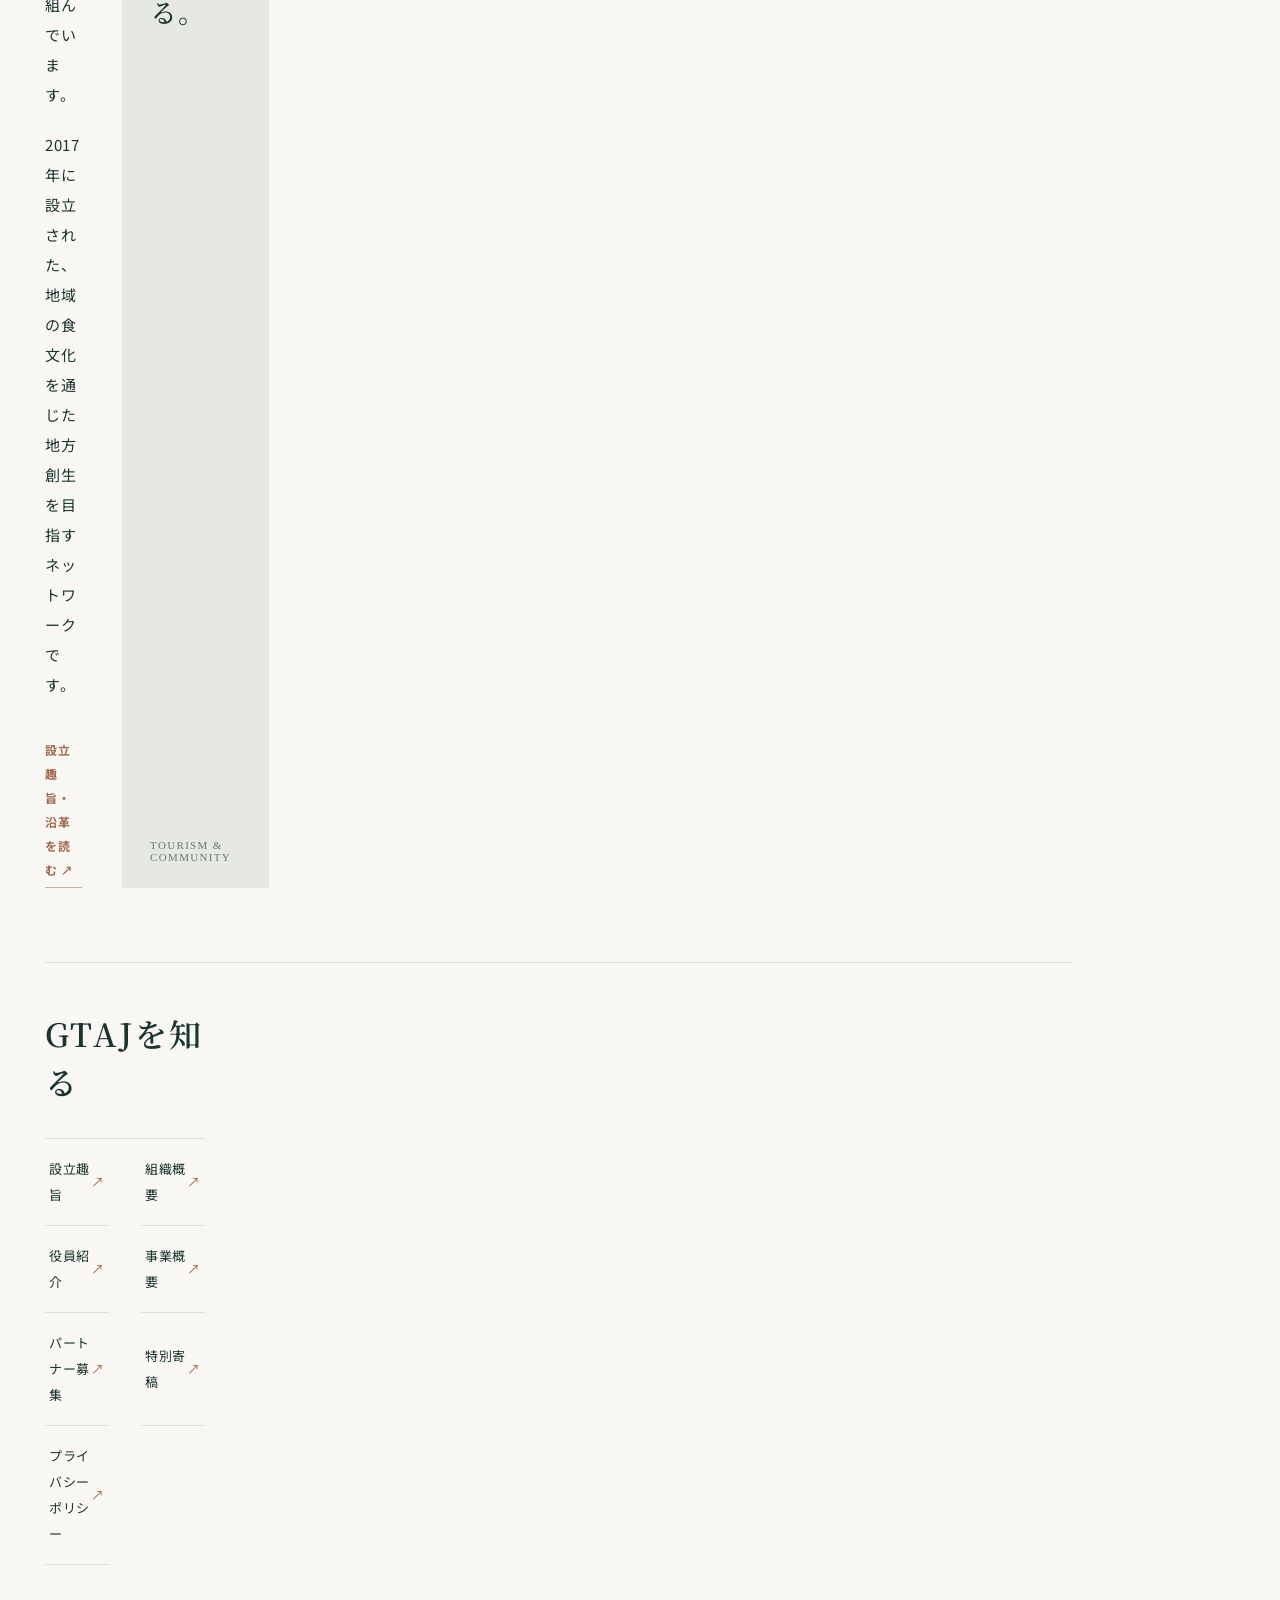
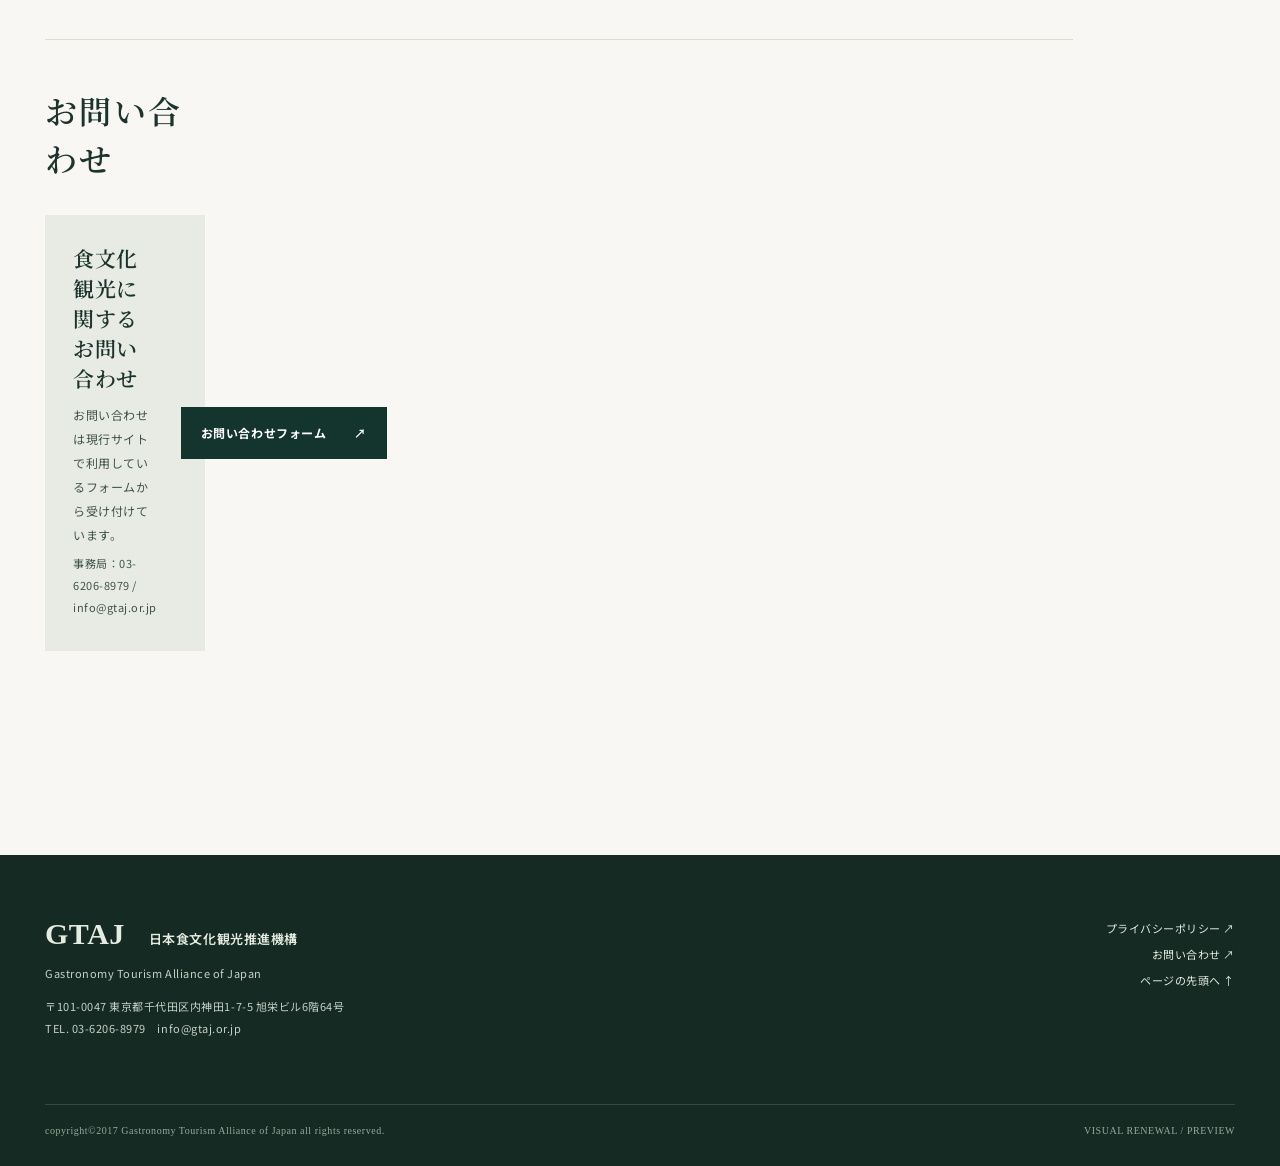
==== commit 36222f55: "Make GTAJ homepage concise and content-first" ====
--- a/index.html
+++ b/index.html
@@ -3,5 +3,12 @@
 <body id="top">
 <div class="preview"><span class="preview-dot"></span> デザイン検証中 — 現行公開情報の移植版 <a href="https://gtaj.or.jp/index.html" target="_blank" rel="noopener noreferrer">現行サイト ↗</a></div>
 <header class="site-header"><div class="header-shell"><a href="index.html" class="identity" aria-label="GTAJトップページ"><span class="identity-mark">G<span>·</span>T<span>·</span>A<span>·</span>J</span><span class="identity-text">一般社団法人<br>日本食文化観光推進機構<small>GASTRONOMY TOURISM ALLIANCE OF JAPAN</small></span></a><button class="menu-toggle" type="button" aria-expanded="false" aria-controls="main-nav"><span></span><span></span><span class="sr-only">メニューを開く</span></button><nav id="main-nav" class="nav"><a href="index.html" class="active" aria-current="page">ホーム</a><a href="concept.html">設立趣旨</a><a href="company.html">組織概要</a><a href="recruit.html">役員紹介</a><a href="service.html">事業概要</a><a href="newpage2.html">パートナー募集</a><a href="newpage1.html">特別寄稿</a><a class="nav-contact" href="https://docs.google.com/forms/d/e/1FAIpQLSfWqBHjZ6a6FR_ZOVve25w_uccH8eIHk7A2lXmvJxSGI389pg/viewform" target="_blank" rel="noopener noreferrer">お問い合わせ <span>↗</span></a></nav></div></header>
-<main><div class="body-shell home-shell"><div class="main-col "><div class="homepage-hero"><div class="home-text"><div class="mini-label"><span>GTAJ</span> — Gastronomy Tourism Alliance of Japan</div><h1>地域の食文化を通じて、<br><em>地方創生</em>に取り組む<br>ネットワークです。</h1><p>地域の食文化を通じて、地方創生に取り組むネットワーク。</p><div class="hero-links"><a href="concept.html" class="primary-link">GTAJについて <span>↗</span></a><a href="service.html" class="under-link">活動内容を見る ↗</a></div></div><div class="hero-visual"><div class="hero-visual-frame"><img src="https://gtaj.or.jp/hujinomiyayakisoba.jpg" alt="現行サイト掲載の富士宮の焼きそば調理風景" class="hero-img"></div><div class="hero-visual-label">Local food<br>Local stories.</div><div class="hero-number">01 / 03</div></div><div class="hero-side-caption">FOOD CULTURE &amp; REGIONAL STORIES</div></div><div class="home-content"><section class="content-section "><div class="section-marker"><span>01 / TOPICS</span><i></i></div><div class="section-main"><h2>お知らせ</h2><div class="news-line"><time datetime="2021-11-04">2021.11.04</time><a href="https://www.mext.go.jp/b_menu/houdou/2021/attach/1422025_00002.htm" target="_blank" rel="noopener noreferrer">名誉顧問の石毛直道先生が2021年度文化功労者に選ばれました。 <span>↗</span></a></div></div></section><section class="content-section "><div class="section-marker"><span>02 / PICKUP</span><i></i></div><div class="section-main"><h2>注目の記事</h2><div class="pickup-grid"><a class="pickup-card" href="newpage1.html"><figure class="photo "><img src="https://gtaj.or.jp/zaruchuka2.jpg" alt="ざる中華の写真" loading="lazy" referrerpolicy="no-referrer"></figure><span class="card-num">SPECIAL CONTRIBUTION / 特別寄稿</span><h3>食は景観である</h3><span class="card-go">記事を読む ↗</span></a><a class="pickup-card" href="https://www.gastronomy.town/5132/" target="_blank" rel="noopener noreferrer"><figure class="photo "><img src="https://gtaj.or.jp/kitamiyakiniku2.jpg" alt="現行サイトに掲載された野外での食の風景" loading="lazy" referrerpolicy="no-referrer"></figure><span class="card-num">食文化を旅する / 外部記事</span><h3>とろとろの汁に弱腰うどん<br>群馬のおっきりこみ</h3><span class="card-go">外部サイトで読む ↗</span></a></div><a href="https://www.gastronomy.town/" class="text-link" target="_blank" rel="noopener noreferrer">食文化を旅する — 地域の宝を探す旅 ↗</a></div></section><section class="content-section "><div class="section-marker"><span>03 / GTAJ</span><i></i></div><div class="section-main"><h2>私たちについて</h2><div class="two-col"><div><p>GTAJ（一般社団法人日本食文化観光推進機構）は、地域の食文化に目を向け、その土地ならではの歴史や暮らしを地域の魅力として伝える活動に取り組んでいます。</p><p>2017年に設立された、地域の食文化を通じた地方創生を目指すネットワークです。</p><a href="concept.html" class="text-link">設立趣旨・沿革を読む ↗</a></div><div class="about-stamp"><span>GASTRONOMY</span><strong>食文化から<br>地域を考える。</strong><span>TOURISM &amp; COMMUNITY</span></div></div></div></section><section class="content-section "><div class="section-marker"><span>04 / ACTIVITIES</span><i></i></div><div class="section-main"><h2>主な取り組み</h2><div class="work-grid"><a class="work-card" href="service.html"><div class="work-photo"><figure class="photo "><img src="https://gtaj.or.jp/forum_photo.jpg" alt="フォーラムの開催風景" loading="lazy" referrerpolicy="no-referrer"></figure></div><span class="card-num">01 / 地域での活動</span><h3>食文化観光の推進・振興</h3><p>フォーラムや勉強会、人材育成、地域の食文化の発掘と連携。</p><span class="card-go">事業概要へ ↗</span></a><a class="work-card" href="service.html"><div class="work-photo"><figure class="photo "><img src="https://gtaj.or.jp/mihama_shiryo.jpg" alt="媒体向け資料の制作" loading="lazy" referrerpolicy="no-referrer"></figure></div><span class="card-num">02 / 情報を届ける活動</span><h3>地域食文化の編集・発信</h3><p>食文化の情報整理、編集加工、ウェブやメディアとの連携。</p><span class="card-go">事業概要へ ↗</span></a></div></div></section><section class="content-section "><div class="section-marker"><span>05 / SITE DIRECTORY</span><i></i></div><div class="section-main"><h2>GTAJを知る</h2><div class="directory"><a href="concept.html"><span>設立趣旨</span><b>↗</b></a><a href="company.html"><span>組織概要</span><b>↗</b></a><a href="recruit.html"><span>役員紹介</span><b>↗</b></a><a href="service.html"><span>事業概要</span><b>↗</b></a><a href="newpage2.html"><span>パートナー募集</span><b>↗</b></a><a href="newpage1.html"><span>特別寄稿</span><b>↗</b></a><a href="privacy.html"><span>プライバシーポリシー</span><b>↗</b></a></div></div></section><section class="content-section "><div class="section-marker"><span>06 / CONTACT</span><i></i></div><div class="section-main"><h2>お問い合わせ</h2><div class="contact-card"><div><h3>食文化観光に関するお問い合わせ</h3><p>お問い合わせは現行サイトで利用しているフォームから受け付けています。</p><p class="contact-mini">事務局：03-6206-8979 / info@gtaj.or.jp</p></div><a class="primary-link" href="https://docs.google.com/forms/d/e/1FAIpQLSfWqBHjZ6a6FR_ZOVve25w_uccH8eIHk7A2lXmvJxSGI389pg/viewform" target="_blank" rel="noopener noreferrer">お問い合わせフォーム <span>↗</span></a></div></div></section></div></div><aside class="side-col" aria-hidden="true"><div class="rail-number">日<br>本<br>の<br>食</div><span class="rail-caption">CULTURE / PEOPLE / PLACE</span></aside></div></main>
+<main><div class="body-shell home-shell"><div class="main-col "><section class="homepage-hero" aria-labelledby="home-title">
+  <div class="home-text">
+    <h1 id="home-title">地域の食文化を通じた地方創生</h1>
+    <p>地域食文化の調査・情報発信、観光振興などに取り組んでいます。</p>
+    <div class="hero-links"><a href="service.html" class="primary-link">事業概要 <span aria-hidden="true">↗</span></a><a href="concept.html" class="under-link">設立趣旨・沿革 ↗</a></div>
+  </div>
+  <figure class="hero-visual"><img src="https://gtaj.or.jp/hujinomiyayakisoba.jpg" alt="富士宮の焼きそばの調理風景"></figure>
+</section><div class="home-content"><section class="content-section "><div class="section-main"><h2>主な取り組み</h2><div class="work-grid"><a class="work-card" href="service.html"><div class="work-photo"><figure class="photo "><img src="https://gtaj.or.jp/forum_photo.jpg" alt="フォーラムの開催風景" loading="lazy" referrerpolicy="no-referrer"></figure></div><span class="card-num">01 / 地域での活動</span><h3>食文化観光の推進・振興</h3><p>フォーラムや勉強会、人材育成、地域の食文化の発掘と連携。</p><span class="card-go">事業概要へ ↗</span></a><a class="work-card" href="service.html"><div class="work-photo"><figure class="photo "><img src="https://gtaj.or.jp/mihama_shiryo.jpg" alt="媒体向け資料の制作" loading="lazy" referrerpolicy="no-referrer"></figure></div><span class="card-num">02 / 情報を届ける活動</span><h3>地域食文化の編集・発信</h3><p>食文化の情報整理、編集加工、ウェブやメディアとの連携。</p><span class="card-go">事業概要へ ↗</span></a></div></div></section><section class="content-section "><div class="section-main"><h2>注目の記事</h2><div class="pickup-grid"><a class="pickup-card" href="newpage1.html"><figure class="photo "><img src="https://gtaj.or.jp/zaruchuka2.jpg" alt="ざる中華の写真" loading="lazy" referrerpolicy="no-referrer"></figure><span class="card-num">SPECIAL CONTRIBUTION / 特別寄稿</span><h3>食は景観である</h3><span class="card-go">記事を読む ↗</span></a><a class="pickup-card" href="https://www.gastronomy.town/5132/" target="_blank" rel="noopener noreferrer"><figure class="photo "><img src="https://gtaj.or.jp/kitamiyakiniku2.jpg" alt="現行サイトに掲載された野外での食の風景" loading="lazy" referrerpolicy="no-referrer"></figure><span class="card-num">食文化を旅する / 外部記事</span><h3>とろとろの汁に弱腰うどん<br>群馬のおっきりこみ</h3><span class="card-go">外部サイトで読む ↗</span></a></div><a href="https://www.gastronomy.town/" class="text-link" target="_blank" rel="noopener noreferrer">食文化を旅する — 地域の宝を探す旅 ↗</a></div></section><section class="content-section "><div class="section-main"><h2>お知らせ</h2><div class="news-line"><time datetime="2021-11-04">2021.11.04</time><a href="https://www.mext.go.jp/b_menu/houdou/2021/attach/1422025_00002.htm" target="_blank" rel="noopener noreferrer">名誉顧問の石毛直道先生が2021年度文化功労者に選ばれました。 <span>↗</span></a></div></div></section><section class="content-section "><div class="section-main"><h2>私たちについて</h2><div class="two-col"><div><p>GTAJ（一般社団法人日本食文化観光推進機構）は、地域の食文化に目を向け、その土地ならではの歴史や暮らしを地域の魅力として伝える活動に取り組んでいます。</p><p>2017年に設立された、地域の食文化を通じた地方創生を目指すネットワークです。</p><a href="concept.html" class="text-link">設立趣旨・沿革を読む ↗</a></div><div class="about-stamp"><span>GASTRONOMY</span><strong>食文化から<br>地域を考える。</strong><span>TOURISM &amp; COMMUNITY</span></div></div></div></section><section class="content-section "><div class="section-main"><h2>GTAJを知る</h2><div class="directory"><a href="concept.html"><span>設立趣旨</span><b>↗</b></a><a href="company.html"><span>組織概要</span><b>↗</b></a><a href="recruit.html"><span>役員紹介</span><b>↗</b></a><a href="service.html"><span>事業概要</span><b>↗</b></a><a href="newpage2.html"><span>パートナー募集</span><b>↗</b></a><a href="newpage1.html"><span>特別寄稿</span><b>↗</b></a><a href="privacy.html"><span>プライバシーポリシー</span><b>↗</b></a></div></div></section><section class="content-section "><div class="section-main"><h2>お問い合わせ</h2><div class="contact-card"><div><h3>食文化観光に関するお問い合わせ</h3><p>お問い合わせは現行サイトで利用しているフォームから受け付けています。</p><p class="contact-mini">事務局：03-6206-8979 / info@gtaj.or.jp</p></div><a class="primary-link" href="https://docs.google.com/forms/d/e/1FAIpQLSfWqBHjZ6a6FR_ZOVve25w_uccH8eIHk7A2lXmvJxSGI389pg/viewform" target="_blank" rel="noopener noreferrer">お問い合わせフォーム <span>↗</span></a></div></div></section></div></div></div></main>
 <footer class="footer"><div class="footer-inner"><div class="footer-identity"><div class="footer-title">GTAJ <span>日本食文化観光推進機構</span></div><p>Gastronomy Tourism Alliance of Japan</p><p>〒101-0047 東京都千代田区内神田1-7-5 旭栄ビル6階64号<br>TEL. <a href="tel:0362068979">03-6206-8979</a>　<a href="mailto:info@gtaj.or.jp">info@gtaj.or.jp</a></p></div><div class="footer-nav"><a href="privacy.html">プライバシーポリシー ↗</a><a href="https://docs.google.com/forms/d/e/1FAIpQLSfWqBHjZ6a6FR_ZOVve25w_uccH8eIHk7A2lXmvJxSGI389pg/viewform" target="_blank" rel="noopener noreferrer">お問い合わせ ↗</a><a href="#top">ページの先頭へ ↑</a></div></div><div class="copyright">copyright©2017 Gastronomy Tourism Alliance of Japan all rights reserved. <span>VISUAL RENEWAL / PREVIEW</span></div></footer><script src="script.js" defer></script></body></html>
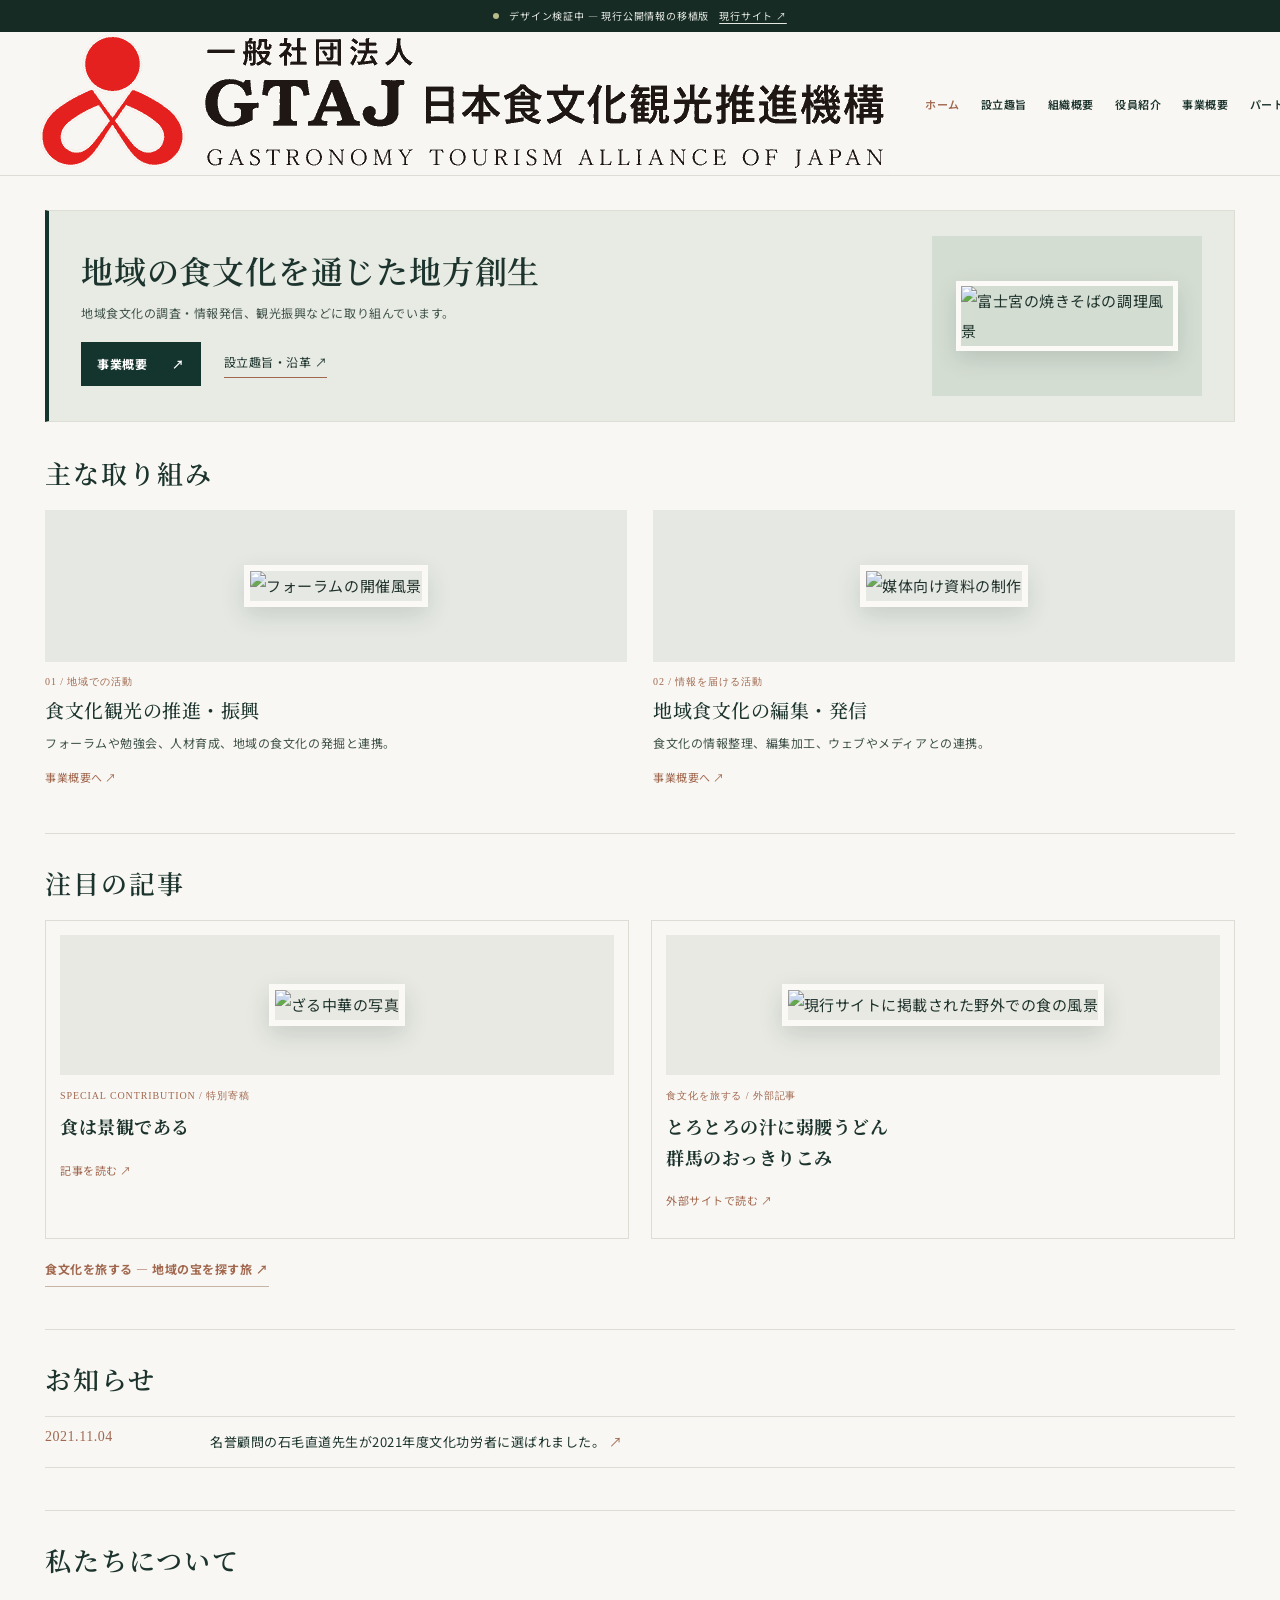
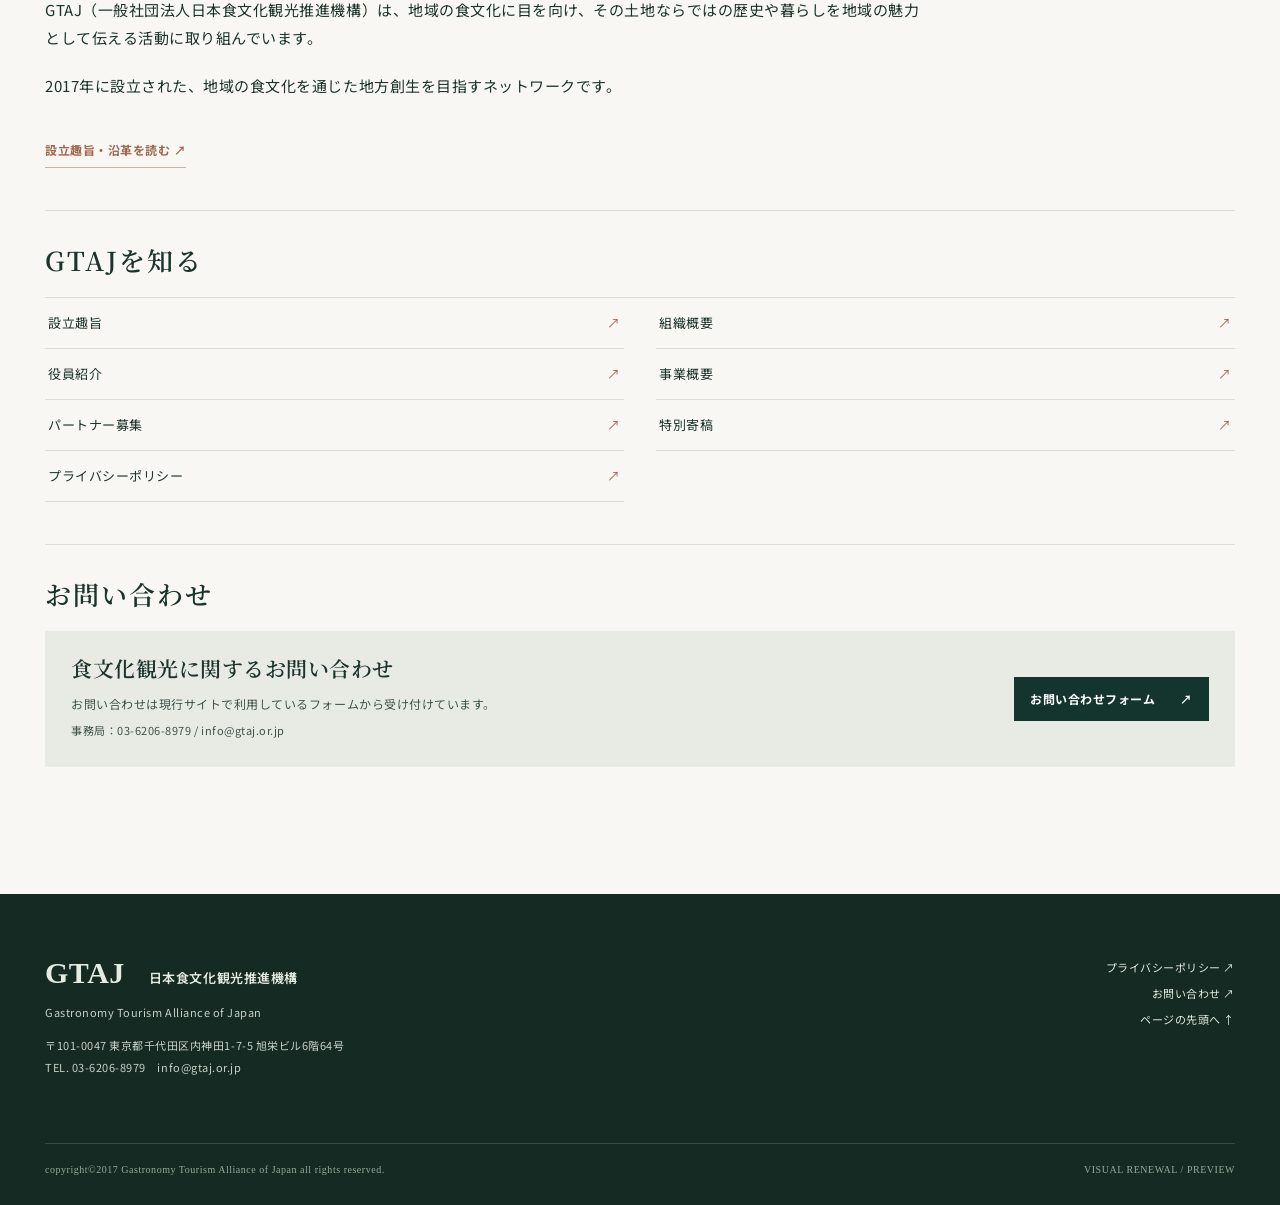
==== commit c7d496c5: "Replace temporary text mark with GTAJ visual identity" ====
--- a/index.html
+++ b/index.html
@@ -2,7 +2,7 @@
 <html lang="ja"><head><meta charset="utf-8"><meta name="viewport" content="width=device-width,initial-scale=1"><meta name="robots" content="noindex,nofollow,noarchive"><meta name="theme-color" content="#f8f7f3"><meta name="description" content="一般社団法人日本食文化観光推進機構 GTAJ。現行公開情報を引き継いだデザイン検証サイト。"><title>地域の食文化を通じて、地方創生へ。 | GTAJ — リニューアルプレビュー</title><link rel="stylesheet" href="style.css"></head>
 <body id="top">
 <div class="preview"><span class="preview-dot"></span> デザイン検証中 — 現行公開情報の移植版 <a href="https://gtaj.or.jp/index.html" target="_blank" rel="noopener noreferrer">現行サイト ↗</a></div>
-<header class="site-header"><div class="header-shell"><a href="index.html" class="identity" aria-label="GTAJトップページ"><span class="identity-mark">G<span>·</span>T<span>·</span>A<span>·</span>J</span><span class="identity-text">一般社団法人<br>日本食文化観光推進機構<small>GASTRONOMY TOURISM ALLIANCE OF JAPAN</small></span></a><button class="menu-toggle" type="button" aria-expanded="false" aria-controls="main-nav"><span></span><span></span><span class="sr-only">メニューを開く</span></button><nav id="main-nav" class="nav"><a href="index.html" class="active" aria-current="page">ホーム</a><a href="concept.html">設立趣旨</a><a href="company.html">組織概要</a><a href="recruit.html">役員紹介</a><a href="service.html">事業概要</a><a href="newpage2.html">パートナー募集</a><a href="newpage1.html">特別寄稿</a><a class="nav-contact" href="https://docs.google.com/forms/d/e/1FAIpQLSfWqBHjZ6a6FR_ZOVve25w_uccH8eIHk7A2lXmvJxSGI389pg/viewform" target="_blank" rel="noopener noreferrer">お問い合わせ <span>↗</span></a></nav></div></header>
+<header class="site-header"><div class="header-shell"><a href="index.html" class="identity" aria-label="GTAJトップページ"><img class="site-logo" src="assets/gtaj-logo.png" alt="一般社団法人日本食文化観光推進機構 GTAJ" width="850" height="143" decoding="async"></a><button class="menu-toggle" type="button" aria-expanded="false" aria-controls="main-nav"><span></span><span></span><span class="sr-only">メニューを開く</span></button><nav id="main-nav" class="nav"><a href="index.html" class="active" aria-current="page">ホーム</a><a href="concept.html">設立趣旨</a><a href="company.html">組織概要</a><a href="recruit.html">役員紹介</a><a href="service.html">事業概要</a><a href="newpage2.html">パートナー募集</a><a href="newpage1.html">特別寄稿</a><a class="nav-contact" href="https://docs.google.com/forms/d/e/1FAIpQLSfWqBHjZ6a6FR_ZOVve25w_uccH8eIHk7A2lXmvJxSGI389pg/viewform" target="_blank" rel="noopener noreferrer">お問い合わせ <span>↗</span></a></nav></div></header>
 <main><div class="body-shell home-shell"><div class="main-col "><section class="homepage-hero" aria-labelledby="home-title">
   <div class="home-text">
     <h1 id="home-title">地域の食文化を通じた地方創生</h1>
--- a/style.css
+++ b/style.css
@@ -2,10 +2,66 @@
 :root{--paper:#f8f7f3;--panel:#f0f0e9;--ink:#1c342d;--ink2:#40534b;--muted:#718078;--line:#dcded4;--accent:#a1684f;--gold:#c3ad83;--dark:#14352d;--serif:"Noto Serif JP", "Yu Mincho",serif;--sans:"Noto Sans JP", "Hiragino Kaku Gothic ProN",sans-serif}
 *{box-sizing:border-box}html{scroll-behavior:smooth}body{margin:0;background:var(--paper);color:var(--ink);font-family:var(--sans);font-size:15px;line-height:2;letter-spacing:.035em}a{color:inherit;text-decoration:none}button{font:inherit}a:focus-visible,button:focus-visible{outline:3px solid var(--accent);outline-offset:3px}img{max-width:100%;height:auto}::selection{background:#c8d6ca}.sr-only{position:absolute;width:1px;height:1px;overflow:hidden;clip:rect(0,0,0,0);white-space:nowrap}.preview{height:32px;display:flex;align-items:center;justify-content:center;gap:10px;background:#172b25;color:#e4e8e2;font-size:10px;letter-spacing:.08em}.preview a{text-decoration:underline;text-underline-offset:3px}.preview-dot{height:6px;width:6px;border-radius:100%;background:#b7bc89}.site-header{position:sticky;top:0;z-index:30;background:rgba(248,247,243,.95);backdrop-filter:blur(16px);border-bottom:1px solid var(--line)}.header-shell{width:min(1420px,calc(100% - 80px));margin:auto;min-height:94px;display:flex;justify-content:space-between;align-items:center;gap:35px}.identity{display:flex;align-items:center;gap:20px;flex-shrink:0}.identity-mark{font-family:Georgia,serif;font-size:31px;font-weight:700;letter-spacing:-.12em;padding-right:6px}.identity-mark span{color:var(--accent)}.identity-text{display:block;border-left:1px solid #ccd2c6;padding-left:18px;font-size:11px;line-height:1.65;font-weight:700;letter-spacing:.04em}.identity-text small{display:block;font-family:Georgia,serif;font-size:8px;letter-spacing:.10em;color:var(--muted);font-weight:400;margin-top:5px;white-space:nowrap}.nav{display:flex;justify-content:flex-end;align-items:center;gap:clamp(11px,1.65vw,26px)}.nav>a{font-size:11px;font-weight:600;white-space:nowrap;transition:color .2s}.nav>a:hover,.nav>.active{color:var(--accent)}.nav-contact{border:1px solid var(--ink);padding:11px 13px}.nav-contact span{padding-left:3px}.menu-toggle{display:none}
 .page-head{background:#ecede7;border-bottom:1px solid var(--line);position:relative;overflow:hidden}.page-head:after{content:"";position:absolute;width:400px;height:400px;border:1px solid #b6c4b1;border-radius:50%;right:-90px;bottom:-240px;box-shadow:0 0 0 68px #ecede7,0 0 0 69px #c5d1c3,0 0 0 130px #ecede7,0 0 0 131px #d0d9c9;opacity:.6}.page-head-shell{max-width:1220px;margin:auto;padding:105px 60px 88px;position:relative;z-index:2}.eyebrow,.section-marker{font-family:Georgia,serif;font-size:12px;letter-spacing:.13em;color:var(--accent)}.eyebrow .dash{display:inline-block;width:24px;border-bottom:1px solid var(--accent);vertical-align:middle;margin-right:10px}.page-head h1{font-family:var(--serif);font-weight:500;letter-spacing:.12em;font-size:clamp(35px,4vw,60px);line-height:1.4;margin:17px 0 22px}.page-lead{font-size:14px;color:var(--ink2);margin:0}.page-serial{font-size:9px;color:var(--muted);position:absolute;right:60px;bottom:20px;letter-spacing:.14em}.body-shell{max-width:1340px;display:grid;grid-template-columns:minmax(0,1fr) 112px;margin:auto;padding:80px 45px 130px;gap:50px}.main-col{min-width:0}.side-col{border-left:1px solid var(--line);position:relative;color:#c3cbbf;display:flex;flex-direction:column;align-items:center;gap:30px}.rail-number{font-size:68px;font-family:var(--serif);font-weight:500;line-height:1.4;letter-spacing:-.05em}.rail-caption{writing-mode:vertical-rl;font-size:9px;letter-spacing:.2em}.content-section{display:grid;grid-template-columns:160px minmax(0,1fr);gap:43px;padding:46px 0 70px;border-bottom:1px solid var(--line)}.content-section:first-child{padding-top:0}.content-section:last-child{border:0}.section-marker{font-size:10px;padding-top:17px;white-space:nowrap;display:flex;flex-direction:column;gap:19px}.section-marker i{height:1px;background:#cccec4;width:55px}.section-main h2{font-family:var(--serif);font-size:clamp(24px,2.5vw,37px);font-weight:600;letter-spacing:.075em;margin:0 0 33px;line-height:1.5}.section-main>p,.section-main>div>p{line-height:2.4}.section-main p{margin:0 0 1.35em}.section-main ul{padding-left:1.3em}.section-main li{margin:0 0 .6em}.old-ref,.text-link{display:inline-block;color:var(--accent);font-size:12px;font-weight:700;padding-bottom:5px;border-bottom:1px solid #c6b4a4;margin-top:18px}.two-col{display:grid;grid-template-columns:1fr 0.8fr;gap:40px}.about-stamp{background:#e5e9e1;display:flex;flex-direction:column;justify-content:space-between;min-height:280px;padding:25px 28px}.about-stamp>span{font:11px Georgia,serif;letter-spacing:.12em;color:#667967}.about-stamp strong{font:500 27px/1.65 var(--serif)}.timeline{border-top:1px solid var(--line)}.timeline>div{display:grid;grid-template-columns:150px 1fr;border-bottom:1px solid var(--line);gap:20px;padding:24px 0}.timeline time{font:26px Georgia,serif;color:var(--accent)}.timeline time span{font:12px var(--sans);margin-left:9px;color:var(--ink2)}.timeline p{margin:0!important}.facts{margin:0}.facts>div{display:grid;grid-template-columns:135px 1fr;gap:15px;border-bottom:1px solid var(--line);padding:18px 0}.facts dt{color:var(--muted);font-size:12px}.facts dd{margin:0}.facts dd small{display:block;font-size:11px;color:var(--muted)}.board-row{display:grid;grid-template-columns:135px 1fr;gap:15px;border-bottom:1px solid var(--line);padding:14px 0}.board-role{font-size:12px;color:var(--muted)}.board-names{display:flex;flex-wrap:wrap;gap:7px 26px}.board-names>span{min-width:100px}.footnote{font-size:11px;color:var(--muted);margin-top:22px!important}.profile{display:grid;grid-template-columns:52px 1fr;border-bottom:1px solid var(--line);padding:28px 0 34px;gap:20px}.profile:first-child{padding-top:0}.profile-count{font:19px Georgia,serif;color:var(--accent)}.role-label{font-size:11px;color:var(--accent);letter-spacing:.1em}.profile h3{font-family:var(--serif);font-size:25px;font-weight:600;margin:2px 0 0}.profile-position{color:var(--ink2);font-size:12px;margin:0 0 14px!important}.bio{font-size:13px;line-height:2.15!important;color:#4c6155}.work-grid{display:grid;grid-template-columns:repeat(2,minmax(0,1fr));gap:24px}.work-card{display:block;padding:0 0 16px}.work-photo .photo{margin:0 0 25px;overflow:hidden;position:relative;aspect-ratio:16/9;background:#e6e9e3;display:flex;align-items:center;justify-content:center}.work-photo .photo img{width:auto;height:auto;max-width:84%;max-height:78%;object-fit:contain;filter:saturate(.7);border:6px solid #faf9f4;box-shadow:0 9px 24px #102b2024;transition:transform .4s}.work-card:hover img{transform:scale(1.03)}.card-num{display:block;font:10px Georgia,serif;letter-spacing:.09em;color:var(--accent)}.work-card h3{font-family:var(--serif);font-size:22px;font-weight:500;line-height:1.65;margin:7px 0 12px}.work-card p,.work-card li{font-size:12px;color:var(--ink2);line-height:2}.work-card ul{margin:14px 0}.number-list>div{display:grid;grid-template-columns:52px 1fr;gap:20px;padding:16px 0;border-bottom:1px solid var(--line)}.number-list span{font:17px Georgia,serif;color:var(--accent)}.number-list p{margin:0!important}.partner-grid{display:grid;grid-template-columns:repeat(3,minmax(0,1fr));gap:14px}.partner-card{background:#f0f0e9;border:1px solid var(--line);padding:24px 21px}.partner-card h3{font:600 19px/1.6 var(--serif);margin:10px 0 15px}.partner-card dl{margin:0}.partner-card dt{font-size:10px;color:var(--accent);margin-top:15px;font-weight:700}.partner-card dd{font-size:12px;margin:3px 0 0;line-height:1.9}.placeholder{padding:20px;background:#e9ebe4;display:flex;gap:17px;align-items:center;flex-wrap:wrap;margin:22px 0 28px}.placeholder span{font-size:13px}.placeholder strong{color:var(--accent);font-size:11px;border:1px solid #c8aea1;padding:2px 10px}.placeholder p{margin:0!important;font-size:11px;color:var(--muted);width:100%}.essay-preamble{padding:15px 0 28px;border-bottom:1px solid var(--line);margin-bottom:38px}.essay-preamble>span{font-size:12px;color:var(--accent)}.essay-preamble h2{font-size:43px;margin:10px 0!important}.essay-preamble p{font-size:12px;color:var(--muted)}.essay-body{max-width:750px}.essay-body>p{font-family:var(--serif);font-size:15px;line-height:2.35;margin-bottom:1.8em}.essay-body>.essay-emphasis{font-size:22px;font-weight:600;text-align:center;padding:15px 0}.photo{margin:0}.essay-photo{float:right;width:36%;max-width:250px;margin:15px 0 25px 32px;background:#e6e8e0}.essay-photo img{display:block;width:100%;object-fit:contain}.essay-photo figcaption{font-size:10px;color:var(--muted);margin-top:5px}.article-col .content-section{grid-template-columns:150px minmax(0,1fr)}
-/* home */.homepage-hero{background:var(--dark);color:#f1f4e9;margin:0;position:relative;min-height:610px;display:grid;grid-template-columns:1.08fr .92fr;gap:40px;overflow:hidden;padding:80px clamp(48px,8vw,130px) 84px;align-items:center}.homepage-hero:before{content:"";position:absolute;width:630px;height:630px;border:1px solid #72918140;border-radius:50%;right:19%;top:-80px;box-shadow:0 0 0 70px var(--dark),0 0 0 71px #62867226,0 0 0 130px var(--dark),0 0 0 131px #62867225}.home-text{z-index:2}.mini-label{font-family:Georgia,serif;color:#d3d6c3;font-size:12px;letter-spacing:.07em}.mini-label span{color:#d7af87;font-size:13px}.homepage-hero h1{font:500 clamp(34px,3.8vw,61px)/1.55 var(--serif);letter-spacing:.06em;margin:23px 0 22px}.homepage-hero h1 em{font-style:normal;color:#d2aa8a}.homepage-hero p{font-size:13px;color:#dce6d9}.hero-links{display:flex;gap:26px;align-items:center;flex-wrap:wrap;margin-top:38px}.primary-link{background:#e8ede3;color:var(--dark);padding:14px 20px;display:inline-flex;gap:28px;align-items:center;justify-content:space-between;font-size:12px;font-weight:700;transition:background .2s}.primary-link:hover{background:white}.under-link{font-size:12px;border-bottom:1px solid #bbcab9;padding-bottom:3px;color:#e5ecde}.hero-visual{height:370px;z-index:1;position:relative;max-width:560px;align-self:center}.hero-visual-frame{background:#8eaa99;position:absolute;inset:20px 8% 15px 0;display:grid;place-items:center;overflow:hidden;border:16px solid #6c8577;box-shadow:0 25px 80px #071b1677}.hero-img{width:min(78%,290px);height:auto;max-height:84%;object-fit:contain;image-rendering:auto;filter:grayscale(.1) sepia(.13) saturate(.7);box-shadow:0 10px 30px #17322745;border:8px solid #ece9e0;opacity:.97}.hero-visual-label{position:absolute;right:-6%;bottom:12px;font:italic 35px/1.2 Georgia,serif;color:#f1ebe0;text-shadow:0 2px 8px #10271f}.hero-number{position:absolute;top:0;right:0;font:13px Georgia,serif;color:#d2ae89}.hero-side-caption{position:absolute;right:15px;bottom:28px;font:9px Georgia,serif;writing-mode:vertical-rl;letter-spacing:.2em;color:#adc0b2}.home-shell{padding-top:80px}.home-content .content-section{padding-bottom:74px}.home-content .content-section:first-child{padding-top:0}.news-line{display:grid;grid-template-columns:150px 1fr;border-top:1px solid var(--line);border-bottom:1px solid var(--line);align-items:start;gap:15px;padding:18px 0}.news-line time{font:14px Georgia,serif;color:var(--accent)}.news-line a{font-size:13px}.news-line a span{color:var(--accent)}.pickup-grid{display:grid;grid-template-columns:repeat(2,minmax(0,1fr));gap:22px}.pickup-card{border:1px solid var(--line);padding:14px 14px 24px;transition:border-color .2s}.pickup-card:hover{border-color:var(--accent)}.pickup-card .photo{height:190px;background:#e7e9e2;display:flex;justify-content:center;align-items:center;overflow:hidden;margin-bottom:22px}.pickup-card .photo img{width:auto;height:auto;max-width:80%;max-height:82%;object-fit:contain;filter:saturate(.8);border:6px solid #faf9f4;box-shadow:0 9px 24px #102b2024}.pickup-card h3{font-family:var(--serif);font-size:19px;line-height:1.7;margin:10px 0 18px}.card-go{font-size:11px;color:var(--accent)}.directory{display:grid;grid-template-columns:1fr 1fr;gap:0 32px;border-top:1px solid var(--line)}.directory>a{padding:17px 4px;border-bottom:1px solid var(--line);display:flex;justify-content:space-between;align-items:center;font-size:13px}.directory b{color:var(--accent);font-weight:400}.contact-card{background:#e7ebe4;padding:28px 28px;display:flex;gap:24px;justify-content:space-between;align-items:center}.contact-card h3{font:600 21px var(--serif);margin:0 0 10px}.contact-card p{font-size:12px;color:var(--ink2);margin:0 0 5px}.contact-card .primary-link{background:var(--dark);color:#fff;white-space:nowrap}.contact-mini{font-size:11px!important}
+
+/* Compact homepage introduction: content before decoration. */
+.homepage-hero{display:grid;grid-template-columns:minmax(0,1fr) 270px;gap:30px;align-items:center;margin:0;padding:25px 32px;min-height:0;border:1px solid var(--line);border-left:4px solid var(--dark);background:#e8ebe4;color:var(--ink)}
+.homepage-hero:before{content:none}
+.home-text{min-width:0}
+.homepage-hero h1{font:600 clamp(25px,2.5vw,34px)/1.5 var(--serif);letter-spacing:.025em;margin:0 0 8px}
+.homepage-hero p{font-size:12px;line-height:1.8;color:var(--ink2);margin:0}
+.hero-links{display:flex;gap:23px;align-items:center;flex-wrap:wrap;margin-top:18px}
+.primary-link{background:var(--dark);color:#fff;padding:10px 16px;display:inline-flex;gap:25px;align-items:center;justify-content:space-between;font-size:12px;font-weight:700;transition:background .2s}
+.primary-link:hover{background:#245044}
+.under-link{font-size:12px;border-bottom:1px solid var(--accent);padding-bottom:3px;color:var(--ink)}
+.hero-visual{width:100%;height:160px;display:grid;place-items:center;margin:0;background:#d4ddd2;overflow:hidden}
+.hero-visual img{display:block;width:auto;height:auto;max-width:82%;max-height:88%;object-fit:contain;border:5px solid #fbfaf7;box-shadow:0 8px 21px #102b2024;filter:saturate(.85)}
+.home-shell{display:block;max-width:1260px;padding:34px 35px 85px}
+.home-content .content-section{padding-bottom:74px}.home-content .content-section:first-child{padding-top:0}.news-line{display:grid;grid-template-columns:150px 1fr;border-top:1px solid var(--line);border-bottom:1px solid var(--line);align-items:start;gap:15px;padding:18px 0}.news-line time{font:14px Georgia,serif;color:var(--accent)}.news-line a{font-size:13px}.news-line a span{color:var(--accent)}.pickup-grid{display:grid;grid-template-columns:repeat(2,minmax(0,1fr));gap:22px}.pickup-card{border:1px solid var(--line);padding:14px 14px 24px;transition:border-color .2s}.pickup-card:hover{border-color:var(--accent)}.pickup-card .photo{height:190px;background:#e7e9e2;display:flex;justify-content:center;align-items:center;overflow:hidden;margin-bottom:22px}.pickup-card .photo img{width:auto;height:auto;max-width:80%;max-height:82%;object-fit:contain;filter:saturate(.8);border:6px solid #faf9f4;box-shadow:0 9px 24px #102b2024}.pickup-card h3{font-family:var(--serif);font-size:19px;line-height:1.7;margin:10px 0 18px}.card-go{font-size:11px;color:var(--accent)}.directory{display:grid;grid-template-columns:1fr 1fr;gap:0 32px;border-top:1px solid var(--line)}.directory>a{padding:17px 4px;border-bottom:1px solid var(--line);display:flex;justify-content:space-between;align-items:center;font-size:13px}.directory b{color:var(--accent);font-weight:400}.contact-card{background:#e7ebe4;padding:28px 28px;display:flex;gap:24px;justify-content:space-between;align-items:center}.contact-card h3{font:600 21px var(--serif);margin:0 0 10px}.contact-card p{font-size:12px;color:var(--ink2);margin:0 0 5px}.contact-card .primary-link{background:var(--dark);color:#fff;white-space:nowrap}.contact-mini{font-size:11px!important}
 .footer{background:#142a23;color:#e4ebe1}.footer-inner{width:min(1300px,calc(100% - 90px));margin:auto;padding:62px 0 54px;display:flex;justify-content:space-between;gap:50px}.footer-title{font:700 30px Georgia,serif}.footer-title span{font:600 13px var(--sans);margin-left:16px}.footer-identity p{font-size:11px;line-height:2;color:#c7d0c7}.footer-nav{display:flex;flex-direction:column;align-items:flex-end;gap:4px;font-size:11px}.copyright{border-top:1px solid #ffffff25;width:min(1300px,calc(100% - 90px));margin:auto;padding:20px 0 30px;font:10px Georgia,serif;color:#95ab9b;display:flex;justify-content:space-between;gap:20px}
 @media(max-width:1200px){.header-shell{width:calc(100% - 48px);min-height:82px}.identity-mark{font-size:27px}.identity-text{font-size:10px}.nav{gap:11px}.nav>a{font-size:10px}.body-shell{grid-template-columns:minmax(0,1fr) 60px;gap:30px}.rail-number{font-size:50px}.page-head-shell{padding-left:42px}}
 @media(max-width:950px){.menu-toggle{display:flex;width:44px;height:40px;border:0;background:transparent;flex-direction:column;justify-content:center;gap:7px;cursor:pointer;z-index:2}.menu-toggle>span:not(.sr-only){display:block;height:1px;background:var(--ink);width:28px;transition:transform .2s}.nav{display:none;position:absolute;top:100%;left:0;right:0;background:var(--paper);padding:22px 6vw 35px;box-shadow:0 16px 22px #12241b18;flex-direction:column;align-items:stretch;gap:0;max-height:calc(100vh - 110px);overflow:auto}.nav.open{display:flex}.nav>a{padding:12px 4px;font-size:14px;border-bottom:1px solid var(--line)}.nav-contact{border:1px solid var(--ink)!important;margin-top:15px!important;padding:10px!important}.body-shell{padding:60px 30px 80px;grid-template-columns:minmax(0,1fr)}.side-col{display:none}.content-section,.article-col .content-section{grid-template-columns:125px 1fr;gap:20px}.homepage-hero{padding:65px 7vw;min-height:550px}.hero-visual{height:310px}.hero-visual-label{font-size:27px}.partner-grid{grid-template-columns:1fr}.partner-card{padding:20px}.partner-card dl{display:grid;grid-template-columns:90px 1fr;gap:9px}.partner-card dt{margin:0}.partner-card dd{margin:0}}
 @media(max-width:690px){.preview{height:31px;font-size:9px}.header-shell{width:calc(100% - 36px);min-height:73px}.identity{gap:11px}.identity-mark{font-size:24px}.identity-text{font-size:9px;padding-left:10px}.identity-text small{font-size:6px;letter-spacing:.05em}.page-head-shell{padding:65px 24px 62px}.page-head h1{font-size:38px}.page-lead{font-size:12px}.body-shell{padding:43px 19px 72px}.content-section,.article-col .content-section{display:block;padding:28px 0 52px}.section-marker{display:flex;flex-direction:row;align-items:center;padding:0 0 14px;gap:16px}.section-marker i{width:35px}.section-main h2{font-size:27px;margin:0 0 21px}.section-main p{font-size:13px;line-height:2.2}.homepage-hero{grid-template-columns:1fr;padding:54px 24px 74px;gap:21px;min-height:0}.homepage-hero h1{font-size:clamp(31px,8.8vw,48px)}.homepage-hero p{font-size:12px}.hero-visual{height:260px;max-width:330px;margin-left:auto;width:82%}.hero-visual-frame{inset:6px 8% 10px 0}.hero-visual-label{font-size:29px}.hero-side-caption{display:none}.home-shell{padding-top:46px}.news-line{grid-template-columns:1fr;gap:5px}.pickup-grid,.work-grid,.directory,.two-col{grid-template-columns:1fr}.pickup-card .photo{height:160px}.facts>div,.board-row{grid-template-columns:91px 1fr}.profile{grid-template-columns:32px 1fr;gap:13px}.profile h3{font-size:22px}.bio{font-size:12px}.essay-preamble h2{font-size:33px}.essay-body>p{font-size:13px;line-height:2.2}.essay-photo{width:44%;margin-left:18px}.timeline>div{grid-template-columns:92px 1fr;gap:13px}.timeline time{font-size:21px}.timeline time span{display:block;font-size:10px;margin-left:0}.contact-card{display:block;padding:23px 20px}.contact-card .primary-link{margin-top:20px}.footer-inner{width:calc(100% - 42px);display:block;padding:42px 0}.footer-title{font-size:25px}.footer-title span{display:block;margin:10px 0 0;font-size:12px}.footer-nav{align-items:flex-start;margin-top:23px}.copyright{width:calc(100% - 42px);display:block;font-size:10px}.copyright span{display:block;margin-top:8px}}
 @media(prefers-reduced-motion:reduce){html{scroll-behavior:auto}*,*:before,*:after{transition:none!important}}
-.legacy-masthead{display:flex;align-items:center;gap:24px;border:1px solid var(--line);background:#efeee8;padding:16px;margin-bottom:46px}.legacy-masthead img{max-width:min(65%,580px);max-height:160px;width:auto;height:auto;object-fit:contain}.legacy-masthead small{font-size:10px;line-height:1.7;color:var(--muted)}@media(max-width:690px){.legacy-masthead{flex-direction:column;align-items:flex-start}.legacy-masthead img{max-width:100%;max-height:150px}}+.legacy-masthead{display:flex;align-items:center;gap:24px;border:1px solid var(--line);background:#efeee8;padding:16px;margin-bottom:46px}.legacy-masthead img{max-width:min(65%,580px);max-height:160px;width:auto;height:auto;object-fit:contain}.legacy-masthead small{font-size:10px;line-height:1.7;color:var(--muted)}@media(max-width:690px){.legacy-masthead{flex-direction:column;align-items:flex-start}.legacy-masthead img{max-width:100%;max-height:150px}}
+/* Compact home sections (override generic article layouts). */
+.home-shell .side-col{display:none}
+.home-content .content-section{display:block;padding:30px 0 42px}
+.home-content .content-section:first-child{padding-top:32px}
+.home-content .section-marker{display:none}
+.home-content .section-main h2{font-size:26px;line-height:1.45;margin:0 0 18px}
+.home-content .section-main p{line-height:1.85}
+.home-content .two-col{display:block;max-width:880px}
+.home-content .about-stamp{display:none}
+.home-content .work-grid{gap:26px}
+.home-content .work-photo .photo{height:152px;aspect-ratio:auto;margin:0 0 13px}
+.home-content .work-card{padding-bottom:0}
+.home-content .work-card h3{font-size:19px;margin:5px 0 7px}
+.home-content .work-card p{font-size:12px;margin-bottom:7px}
+.home-content .pickup-card .photo{height:140px;margin-bottom:14px}
+.home-content .pickup-card h3{font-size:18px;margin:8px 0 12px}
+.home-content .news-line{padding:12px 0}
+.home-content .directory>a{padding:12px 3px}
+.home-content .contact-card{padding:22px 26px}
+@media(max-width:950px){
+ .home-shell{padding:27px 25px 72px}
+ .homepage-hero{grid-template-columns:minmax(0,1fr) 190px;padding:22px 24px}
+ .hero-visual{height:135px}
+ .home-content .content-section{padding:26px 0 35px}
+}
+@media(max-width:690px){
+ .home-shell{padding:18px 16px 58px}
+ .homepage-hero{grid-template-columns:minmax(0,1fr) 82px;gap:12px;padding:16px}
+ .homepage-hero h1{font-size:clamp(20px,5.7vw,26px);line-height:1.45;margin:0 0 6px}
+ .homepage-hero p{font-size:11px;line-height:1.6}
+ .hero-links{margin-top:11px;gap:12px}
+ .homepage-hero .primary-link{padding:6px 11px;font-size:11px;gap:10px}
+ .homepage-hero .under-link{font-size:11px}
+ .hero-visual{width:82px;height:90px;align-self:start}
+ .hero-visual img{max-width:92%;max-height:91%;border-width:2px}
+ .home-content .content-section,.home-content .content-section:first-child{padding:24px 0 29px}
+ .home-content .section-main h2{font-size:23px;margin:0 0 15px}
+ .home-content .work-grid,.home-content .pickup-grid{grid-template-columns:1fr;gap:17px}
+ .home-content .work-photo .photo{height:120px}
+ .home-content .pickup-card .photo{height:116px}
+ .home-content .contact-card{padding:18px}
+}
